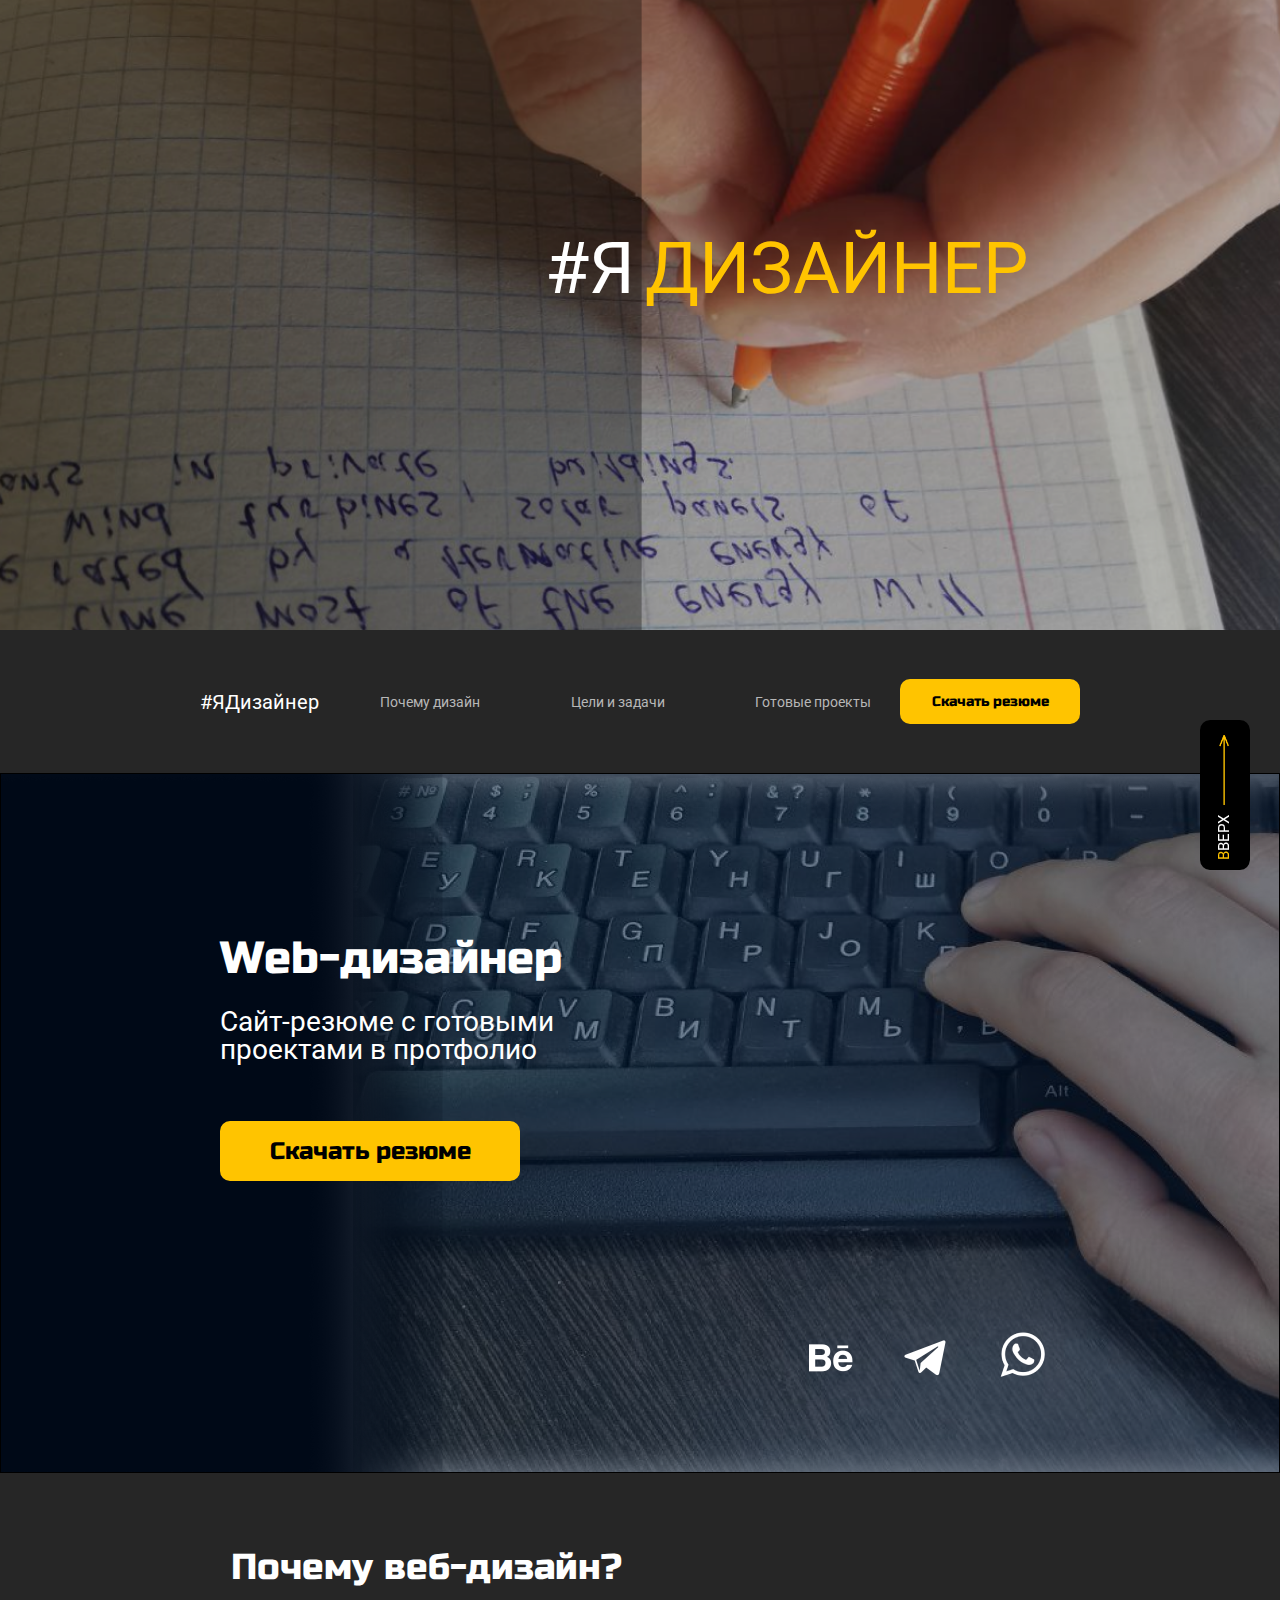
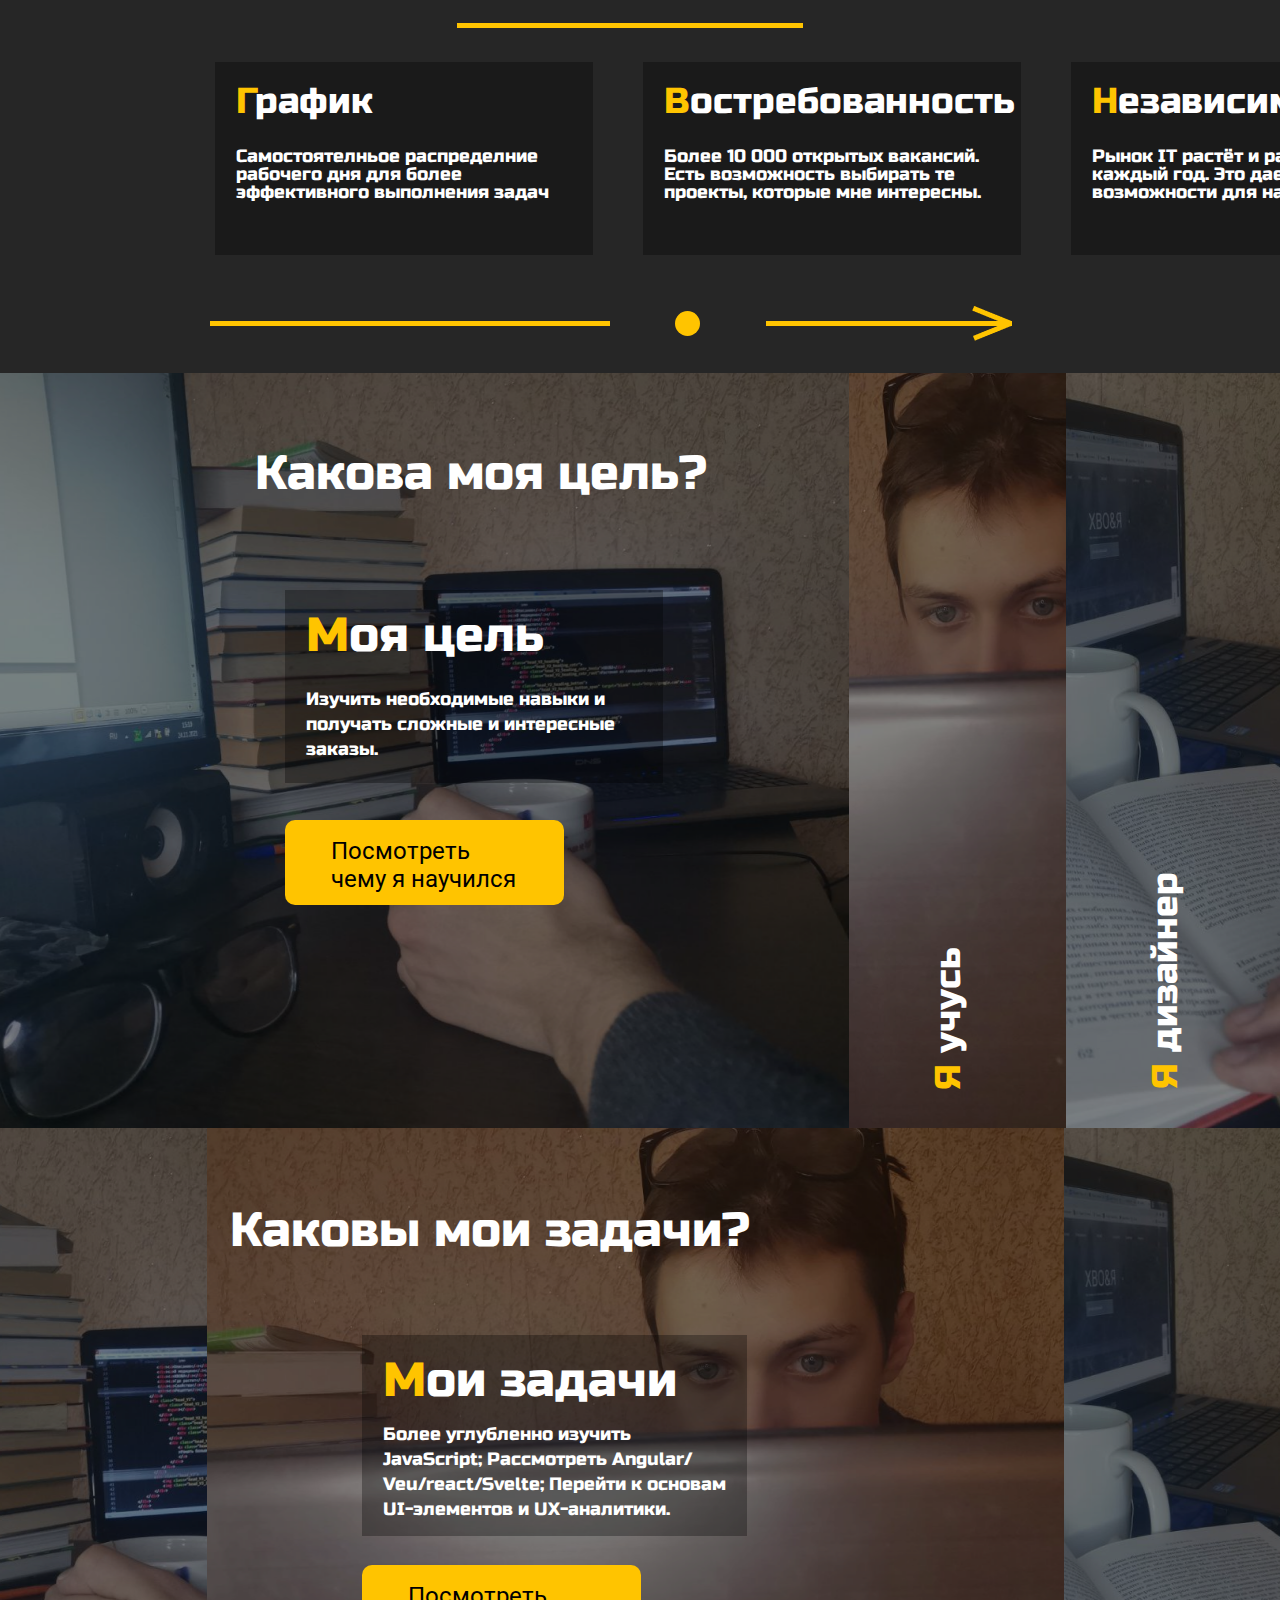
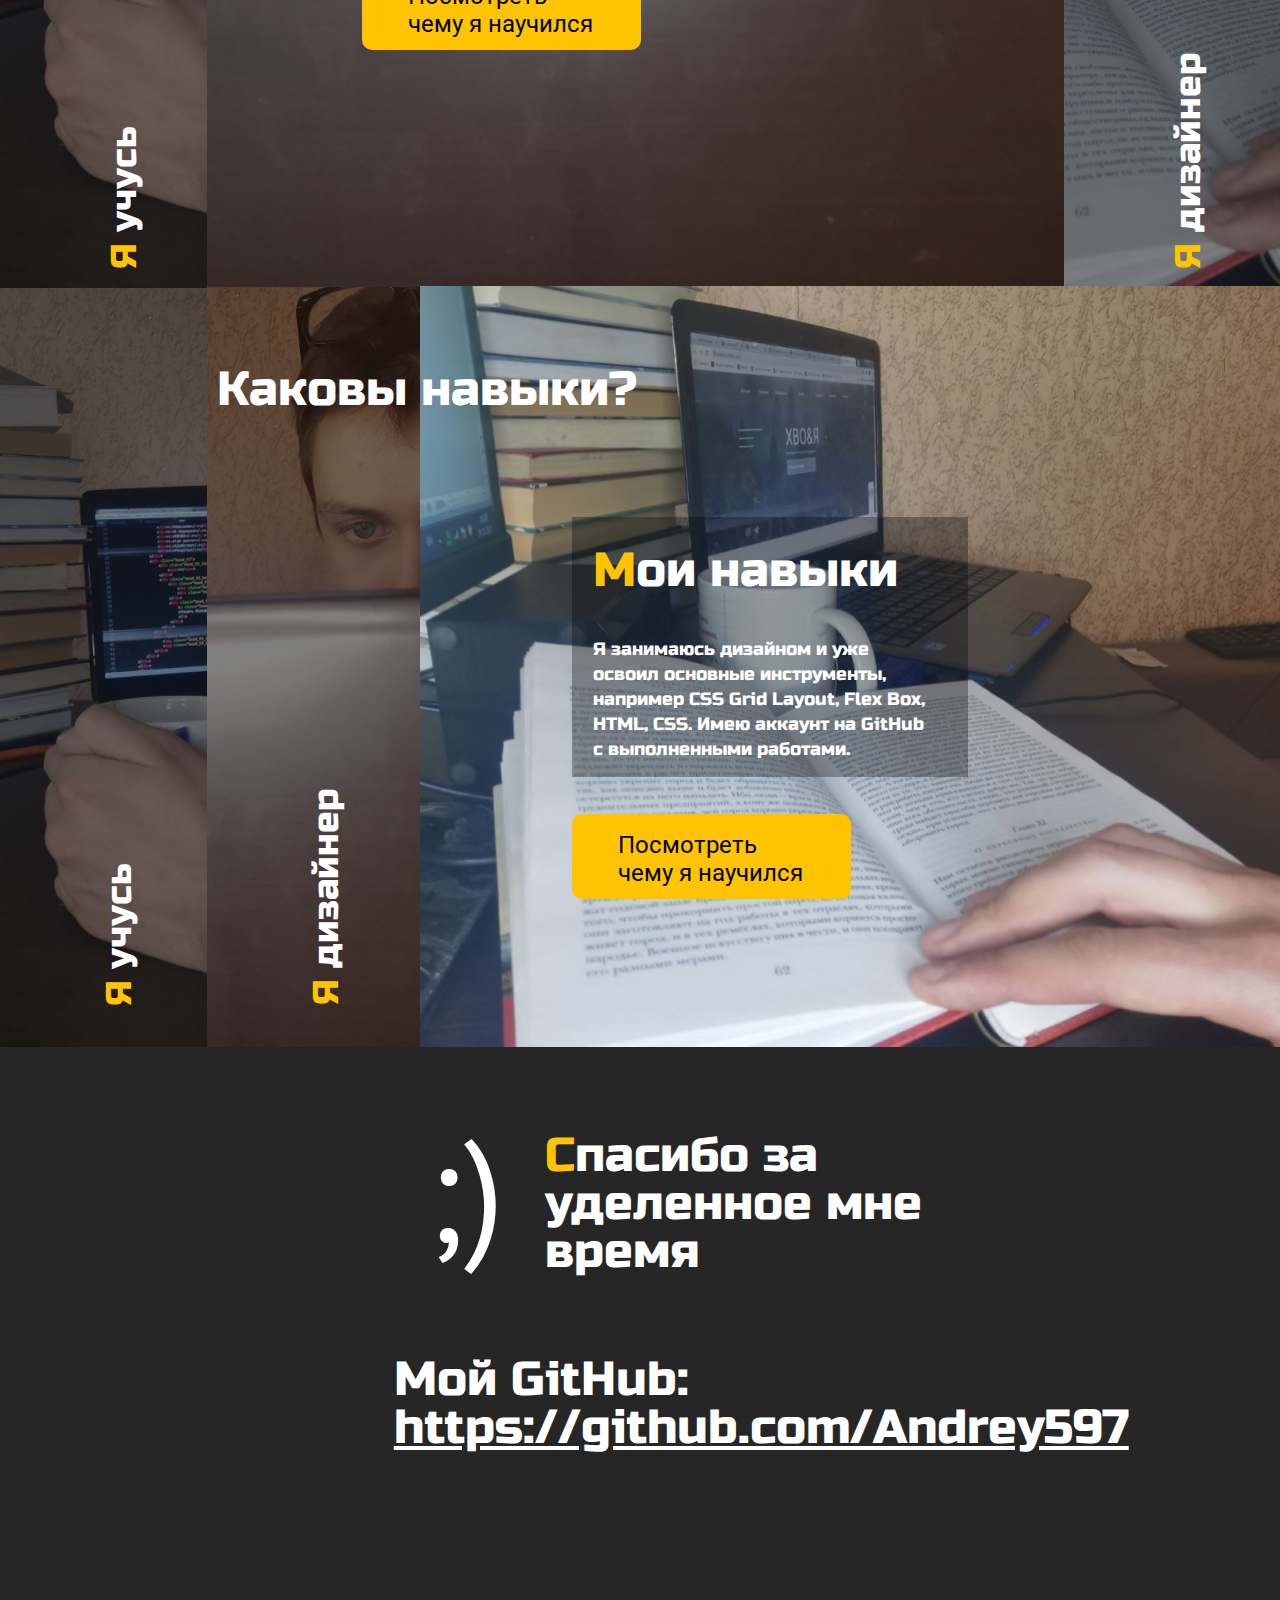
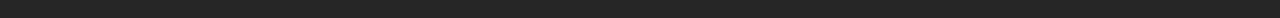
==== index.html @ 88b66797 "Add files via upload" ====
<!DOCTYPE html>
<html>
<head lang="ru">
	<title>Урок 6</title>
	<link rel="stylesheet" type="text/css" href="css/zero_style.css">
	<meta http-equiv="Content-type" content="text/html;charset=UTF-8">
	<link href="https://fonts.googleapis.com/css2?family=PT+Sans&family=Roboto&family=Russo+One&display=swap" rel="stylesheet">
	<meta name="viewport" content="width=device-width, initial-scale=1">
</head>
<body>
<div class="wrapper">
	<head>
		<div id="button" class="header_">
			<div class="header_left">#Я</div>
			<div class="header_right">Дизайнер</div>
		</div>
	</head>
	<div class="head_row nav-container">
		<div class="headfix_ nav">
			<div class="headfix_left">
				#ЯДизайнер
			</div>
			<div  class="headfix_center">
				<div class="headfix_burger"> 
					<span></span> 
				</div>
				<nav class="headfix_nav headfix_navback">
					<li>
						<a href="#block1"><ul>Почему дизайн</ul></a>
						<a href="#block2"><ul>Цели и задачи</ul></a>
						<a href="#block3"><ul>Готовые проекты</ul></a>
					</li>
				</nav>
			</div>
			<div class="headfix_right">
				<button class="buttom_color">
					<a href="Summary.doc" class="headfix_righta">Скачать резюме</a>
				</button>
			</div>
		</div>
	</div>
	<div class="block1_">
	<div class="block1_row">
		<div class="block1_left">
			<div class="block1_web">Web-дизайнер</div>
			<div class="block1_webfoot">Сайт-резюме с готовыми проектами в протфолио</div>
			<div class="block1_buttom">
				<button class="buttom_color">
					<a>Скачать резюме</a>
				</button>
			</div>
		</div>
		<div class="block1_right">
				<a target="_blank" href="https://www.behance.net/mikahilrudakov">
					<img class="block1_img1" src="img/1behance.png">
				</a>
				<a target="_blank" href="https://web.telegram.org/z/">
					<img class="block1_img2" src="img/1telegram.png">
				</a>
				<a target="_blank" href="https://api.whatsapp.com/send?phone=79122605005">
					<img class="block1_img3" src="img/1whatsapp.png">
				</a>
		</div>
	</div>
	</div>
	<div class="block2_">
	<div class="block2_row">
		<div>
		<div id="block1" class="block2_head">Почему веб-дизайн?</div>
		<div class="block2_headfoot"></div>
		<div  class="block2_info">
			<div class="block2_info1">
				<div class="block2_head"><span>Г</span>рафик</div>
				<div class="block2_text">Самостоятелньое распределние рабочего дня для более эффективного выполнения задач</div>
			</div>
			<div class="block2_info1">
				<div class="block2_head"><span>В</span>остребованность</div>
				<div class="block2_text">Более 10 000 открытых вакансий. Есть возможность выбирать те проекты, которые мне интересны.</div>
			</div>
			<div class="block2_info1 block2_info1h">
				<div class="block2_head"><span>Н</span>езависимость</div>
				<div class="block2_text">Рынок IT растёт и развивается каждый год. Это дает большие возможности для начинающих.</div>
			</div>
		</div>
		</div>
		<div class="block2_line">
			<div class="block2_line1"></div>
			<div class="block2_circle2"><span></span></div>
			<div class="block2_line3">
				<img src="img/2block2_.png">
			</div>
		</div>
	</div>
	</div>
	<div class="block3_">
	<div  id="block2" class="block3_row">
		<div class="block3_left">
			<div class="block3_head">Какова моя цель?</div>
			<div class="block3_text">
				<div  class="block3_text1"><span>М</span>оя цель</div>
				<div class="block3_text2">Изучить необходимые навыки и получать сложные и интересные заказы.</div>
			</div>
			<div class="block3_buttom">
				<button>
					<a target="_blank" href="https://andrey597.github.io/Pizzeria_plus.github.io/">Посмотреть чему я научился</a>
				</button>
			</div>
		</div>
		<div class="block3_center">
			<div class="block3_bottom "><span>Я</span> учусь</div>
		</div>
		<div  class="block3_right">
			<div class="block3_bottom block3_bottomdop1"><span>Я</span> дизайнер</div>
		</div>
	</div>
	</div>
	<div class="block4_">
	<div class="block4_row">
		<div class="block4_left">
			<div class="block4_bottom"><span>Я</span> учусь</div>
		</div>
		<div class="block4_center">
			<div class="block4_head">Каковы мои задачи?</div>
			<div class="block4_text">
				<div class="block4_text1"><span>М</span>ои задачи</div>
				<div class="block4_text2">Более углубленно изучить <br> JavaScript;  Рассмотреть Angular/ <br> Veu/react/Svelte; Перейти к основам <br> UI-элементов  и UX-аналитики.</div>
			</div>
			<div class="block4_buttom">
				<button>
					<a target="_blank" href="https://andrey597.github.io/Pizzeria_plus.github.io/">Посмотреть чему я научился</a>
				</button>
			</div>
		</div>
		<div  class="block4_right">
			<div class="block4_bottom"><span>Я</span> дизайнер</div>
		</div>
	</div>
	</div>
	<div id="block3" class="block5_">
	<div class="block5_row">
		<div class="block5_left">
			<div  class="block5_bottom block5_bottomnon"><span>Я</span> учусь</div>
		</div>
		<div class="block5_center">	
			<div class="block5_bottom block5_bottomdop">
				<span>Я</span> дизайнер
			</div>		
		</div>
		<div  class="block5_right">
			<div class="block5_head">Каковы навыки?</div>
			<div class="block5_text">
				<div class="block5_text1"><span>М</span>ои навыки</div>
				<div class="block5_text2">Я занимаюсь дизайном и уже <br> освоил основные инструменты, <br> например CSS Grid Layout, Flex Box, <br> HTML, CSS. Имею аккаунт на GitHub <br> с выполненными работами.
			</div>
			<div class="block5_buttom">
				<button>
					<a target="_blank" href="https://andrey597.github.io/Pizzeria_plus.github.io/">Посмотреть чему я научился</a>
				</button>
			</div>
		</div>
	</div>
	</div>
	<footer class="footer_">
		<div class="footer_left"></div>
		<div class="footer_row">
			<div class="footer_text">
				<div class="footer_smile">;)</div>
				<div class="footer_txt"><a href=""></a><span>С</span>пасибо за уделенное мне время</div>
			</div>
			<div class="footer_github">
				Мой GitHub: <a href="https://github.com/Andrey597">https://github.com/Andrey597</a>
			</div>
		</div>
		<div class="footer_right"></div>
	</footer>
	<div class="button">
		<a href="#button">
			<span class="button_word"><span class="button_letter">В</span>верх</span>
		</a>
	</div>
</div>

<script src="https://code.jquery.com/jquery-3.5.1.slim.min.js"></script>
<script src="js/menu.js"></script> 
</body>
</html>
---- css/zero_style.css ----
/*Обнуление*/
*{
	padding: 0;
	margin: 0;
	border: 0;
}
*,*:before,*:after{
	-moz-box-sizing: border-box;
	-webkit-box-sizing: border-box;
	box-sizing: border-box;
}
:focus,:active{outline: none;}
a:focus,a:active{outline: none;}

nav,footer,header,aside{display: block;}

html,body{
	height: 100%;
	width: 100%;
	font-size: 100%;
	line-height: 1;
	font-size: 14px;
	-ms-text-size-adjust: 100%;
	-moz-text-size-adjust: 100%;
	-webkit-text-size-adjust: 100%;
}
input,button,textarea{font-family:inherit;}

input::-ms-clear{display: none;}
button{cursor: pointer;}
button::-moz-focus-inner {padding:0;border:0;}
a, a:visited{text-decoration: none;}
a:hover{text-decoration: none;}
ul li{list-style: none;}
img{vertical-align: top;}

h1,h2,h3,h4,h5,h6{font-size:inherit;font-weight: 400;}
/*--------------------*/

body{
	max-width: 1380px;
	margin: 0px auto;
}


.f-nav{ 
	z-index: 9; 
	position: fixed; 
	left: 0; 
	top: 0; 
	width: 100%;
	background: #fff;
} 



.header_{
	background: url(../img/hfon.png) center no-repeat;
	background-size: auto 630px;
	height: 630px;
	display: grid;
	grid-template-columns: 1fr 1fr;
}
.header_left{
	font-family: roboto;
	color: #fff;
	font-size: 72px;
	text-align: right; 
	padding: 233px 5px 0 5px;

}
.header_right{
	font-family: roboto;
	color: #ffc400;
	font-size: 72px;
	text-align: left; 
	padding: 233px 5px 0 5px;
	text-transform: uppercase;
}

.head_row{
	background: rgba(0, 0, 0, 0.85);
	height: 143px;
	max-width: 1380px;
	margin: 0px auto;''
}

.headfix_{
	max-width: 880px;
	margin: 0px auto;
	display: grid;
	grid-template-columns: 132px 1fr 180px;
	color: #fff;
}
.headfix_left{
	font-family: roboto;
	font-size: 20px;
	display: flex;
	align-items: center;

}

.headfix_burger{}

.headfix_center{
	position: relative;
	z-index: 2;
}


.headfix_nav a{
	color: #b7b7b7;
}

.headfix_nav li{
	padding: 0 29px 0 48px;
	font-family: roboto;
	font-size: 14px;
	display: flex;
	align-items: center;
	justify-content: space-between;
	height: 143px;
	list-style-type: none;
}

.headfix_right{
	display: flex;
	align-items: center;
	height: 143px;
	background-position: #000;
}

.headfix_right button{
	background: #ffc400;
	width: 180px;
	height: 45px;
	font-family: Russo One;
	font-size: 14px;
	border-radius: 10px;
	transition: 0.5s;
}

.headfix_right a{
	color: #000;

}

.buttom_color:hover{
	background: #fff;
	transition: 0.2s;
}


.block1_{
	border: 1px solid #000;
	max-width: 1380px;
	margin:0px auto;
	height: 700px;
	background: url(../img/1fon_1.png) no-repeat;
	background-position: -150px -85px;

}
.block1_row{
	max-width: 860px;
	margin:0px auto;
	display: grid;
	grid-template-columns: 1fr 1fr;
	
}
.block1_left{
	margin: 162px 0 269px 10px;
}
.block1_web{
	font-family: Russo One;
	font-size: 45px;
	color: #fff;
}
.block1_webfoot{
	font-family: Roboto;
	font-size: 28px;
	color: #fff;
	margin: 27px 0 57px 0;
}

.block1_buttom a{
	color: #000;
}

.block1_buttom button{
	font-family: Russo One;
	font-size: 24px;
	color: #000;
	width: 300px;
	height: 60px;
	border-radius: 10px;
	background: #ffc400;
	transition: 0.5s;
}


.block1_right{
	display: flex;
	align-items: flex-end;
	justify-content: flex-end;
	margin: 67px 23px;
}

.block1_img1{
}
.block1_img2{
	margin: 0 46px;
}
.block1_img3{}

.block2_{
	max-width: 1380px;
	margin: 0px auto;
	height: 500px;
	background: rgba(0, 0, 0, 0.85);
	overflow: hidden;
}
.block2_row{
	max-width: 860px;
	margin: 0px auto;
	padding: 55px 0 0 0;
}
.block2_head{
	font-family: Russo One;
	font-size: 48px;
	color: #fff;
	width: 550px;
}
.block2_headfoot{
	width: 346px;
	height: 5px;
	background: #ffc400;
	margin: 10px 0 34px 247px;
}
.block2_info{
	font-family: Russo One;
	color: #fff;
	width: 2000px;
	display: flex;
	transition: all 0.5s;
	padding: 0 5px;

}

.block2_info1h:hover{
	margin: 0 0 0 -80px;
}

.block2_info.active{
	margin: 0 0 0 -550px;
	transition: all 0.5s;
}


.block2_info span{
	color: #ffc400;

}

.block2_info1{
	width: 378px;
	height: 193px;
	margin: 0 50px 0 0;
	background: rgba(0, 0, 0, 0.3);
	transition: all 0.5s;
}


.block2_head{
	padding: 22px 117px 27px 21px;
	font-size: 36px;
}
.block2_text{
	padding: 0px 8px 30px 21px;
	font-size: 18px;
}
.block2_line{
	display: flex;
	align-items: center;
	margin: 50px 0px;
	transition: all 0.5s;
}

.block2_line:hover{
	margin: 50px 0 0 50px;
	transition: all 0.5s;
}

.block2_line.active{
	margin: 0 0 0 -200px;
	transition: all 0.5s;
}

.block2_line1{
	height: 5px;
	width: 400px;
	background: #ffc400;
}

.block2_circle2{
	width: 25px;
	height: 25px;
	background: #ffc400;
	border-radius: 50px;
	margin: 0 66px 0 65px;
}




.block3_{
	max-width: 1380px;
	margin: 0px auto;
}



.block3_row{
	height: 758px;
	display: grid;
	grid-template-columns: 66.4% 17.6% 17.6%;
	overflow: hidden;

}
.block3_left{
	background: url(../img/3group5.png) no-repeat;
	
	padding: 79px 0 209px 255px;
	margin: -2px 0 0 0px;
}
.block3_head{
	font-family: Russo one;
	font-size: 48px;
	color: #fff;
}
.block3_text{
	width: 378px;
	height: 193px;
	background: rgba(0, 0, 0, 0.3);
	margin: 92px 0 0 30px; 
}
.block3_text1{
	font-family: Russo one;
	font-size: 48px;
	color: #fff;
	padding: 22px 117px 27px 21px; 
	}
.block3_text1 span{
	color: #ffc400;
}

.block3_text2{
	font-family: Russo one;
	font-size: 18px;
	color: #fff;
	padding: 0px 18px 0px 21px;
	line-height: 25px;
}
.block3_buttom button{
	font-family: roboto;
	font-size: 24px;
	color: #000;
	background: #ffc400;
	width: 279px;
	height: 85px;
	border-radius: 10px;
	margin: 37px 0 209px 30px;
	text-align: left;
	padding: 16px 37px 11px 46px;
}

.block3_buttom a{
	color: #000;
}
.block3_center{
	background: url(../img/3group6.png)no-repeat;
	margin: -1px 0 0 -1px;
}
.block3_bottom{
	font-family: Russo one;
	font-size: 36px;
	color: #fff;
	transform: rotate(-90deg);
	width: 240px;
	margin: 580px 0 0 -20px;

}

.block3_bottom span{
	color: #ffc400;
}


.block3_right{
	background: url(../img/3group7.png) no-repeat;
	margin: -2px 0 0 -9px;
	}
.block3_bottom{}


.block4_{
	max-width: 1380px;
	margin: 0px auto;
	
}
.block4_row{
	height: 758px;
	display: grid;
	grid-template-columns:  16.8% 66.4% 16.8%;


}
.block4_left{
	background: url(../img/4group8.png) no-repeat;
	background-size: 232px 760px;
	margin: -3px 0 0 0;
	display: flex;
	align-items: center;
}

.block4_center{
	background: url(../img/4group9.png)no-repeat;
	background-size: 918px 760px;
	margin: -3px 0 0 -8px;
	padding: 79px 0 223px 23px;
}

.block4_head{
	font-family: Russo one;
	font-size: 48px;
	color: #fff;
}
.block4_text{
	width: 385px;
	height: 201px;
	background: rgba(0, 0, 0, 0.3);
	margin: 80px 0 0 132px; 
}
.block4_text1{
	font-family: Russo one;
	font-size: 48px;
	color: #fff;
	padding: 22px 0px 17px 21px; 
	}
.block4_text1 span{
	color: #ffc400;
}

.block4_text2{
	font-family: Russo one;
	font-size: 18px;
	color: #fff;
	padding: 0px 15px 16px 21px;
	line-height: 25px;
}
.block4_buttom button{
	font-family: roboto;
	font-size: 24px;
	color: #000;
	background: #ffc400;
	width: 279px;
	height: 85px;
	border-radius: 10px;
	margin: 29px 0px 0px 132px;
	text-align: left;
	padding: 16px 37px 11px 46px;
}

.block4_buttom a{
	color: #000;
}

.block4_bottom{
	font-family: Russo one;
	font-size: 36px;
	color: #fff;
	transform: rotate(-90deg);
	margin: 470px 0 0 0px;
	min-width: 250px;

}

.block4_bottom span{
	color: #ffc400;
}


.block4_right{
	background: url(../img/4group10.png) no-repeat;
	background-size: 100% 760px;
	margin: -3px 0 0 -1px;
	display: flex;
	align-items: center;
	}
.block4_bottom{}



.block5_{
	max-width: 1380px;
	margin: 0px auto;
	
}
.block5_row{
	height: 758px;
	display: grid;
	grid-template-columns:  16.8% 16.8% 66.4% ;


}
.block5_left{
	background: url(../img/5group11.png) no-repeat;
	background-size: 232px 760px;
	margin: -1px 0 0 0;
}

.block5_center{
	background: url(../img/5group12.png)no-repeat;
	background-size: 232px 760px;
	margin: -2px 0 0 -8px;
}



.block5_right{
	background: url(../img/5group13.png) no-repeat;
	margin: -3px 0 0 -10px;
	background-size: 918px 761px;
	}


.block5_head{
	font-family: Russo one;
	font-size: 48px;
	color: #fff;
	margin: 80px 0 103px -203px;
}
.block5_text{
	width: 396px;
	height: 260px;
	background: rgba(0, 0, 0, 0.3);
	margin: 0 0px 0 152px; 

}
.block5_text1{
	font-family: Russo one;
	font-size: 48px;
	color: #fff;
	padding: 30px 0px 19px 21px; 

	}
.block5_text1 span{
	color: #ffc400;
}

.block5_text2{
	font-family: Russo one;
	font-size: 18px;
	color: #fff;
	padding: 23px 26px 23px 21px;
	line-height: 25px;
}
.block5_buttom button{
	font-family: roboto;
	font-size: 24px;
	color: #000;
	background: #ffc400;
	width: 279px;
	height: 85px;
	border-radius: 10px;
	margin: 29px 0px 0px 0px;
	text-align: left;
	padding: 16px 37px 11px 46px;
}

.block5_buttom a{
	color: #000;
}

.block5_bottom{
	font-family: Russo one;
	font-size: 36px;
	color: #fff;
	transform: rotate(-90deg);
	width: 240px;
	margin: 580px 0 0 0;
}

.block5_bottom span{
	color: #ffc400;
}

.footer_{
	max-width: 1380px;
	margin: 0px auto;
	height: 571px;
	background: rgba(0, 0, 0, 0.85);
	display: flex;
}
.footer_row{
	max-width: 735px;
	margin: 0px auto;
}
.footer_text{
	color: #fff;
	display: flex;
	margin: 85px 147px 80px 33px;
}
.footer_smile{
	font-family: PT Sans;
	font-size: 144px;
	margin: -15px 41px 0px 0px;


}
.footer_txt{
	font-family: Russo One;
	font-size: 48px;
}

.footer_txt span{
	color: #ffc400;
}

.footer_github{
	font-family: Russo one;
	font-size: 48px;
	color: #fff;
}

.footer_github a{
	color: #fff;
	text-decoration: underline;
}

.footer_left{
	width: 466px;
}
.footer_right{
	width: 179px;
}

.button a{
	color: #fff;
	}

.button{
	position: fixed;
	z-index: 1;
	bottom: 80px;
	right: -20px;
	border-radius: 10px;
	color: #fff;
	width: 150px;
	height: 50px;
	padding: 17px 10px;
	font-family: roboto;
	font-size: 15px;
	text-transform: uppercase;
	transform: rotate(-90deg);
	background: #000;
	transition: all 0.5s;
}

.button a{
	transition: all 5s;
}

.button_word{
	background: url(../img/bblock2_.png) right no-repeat;
	background-size: 70px auto;
	padding: 0 80px 0 0;
	}

.button_letter{
	color: #ffc400;
}


@media (max-width: 760px){

	body{
		max-width: 760px;
		margin: 0px auto;
	}

	.wrapper{
		height: 3460px;
		overflow: hidden;
	}

	.header_{
		height: 256px;

	}
	.header_left{
		padding: 100px 10px 0 0;
		font-size: 48px;
	}
	.header_right{
		padding: 100px 0 0 5px;
		font-size: 48px;
	}
	.head_row{
		height: 90px;

		}

	.f-nav760{ 
		z-index: 9999; 
		position: fixed; 
		left: 0; 
		top: 0; 
		width: 100%;
		background: #000;
	} 

	.headfix_{}
	.headfix_left{
		padding: 0 0px 53px 131px;
	}
	.headfix_center{
		order: 3;	
	}



	.headfix_burger{
		display: block;
		position: relative;
		width: 50px;
		height: 30px;
		z-index: 3;
		overflow: hidden;
		top: 31px;
		left: 5px;

	}

	.headfix_burger:before, 
	.headfix_burger:after{
		content: '';
		background: #fff;
		position: absolute;
		width: 100%;
		height: 3px;
		left: 0;
		background: #ffc400;
	}

	.headfix_burger:before{
		top: 0;
		transition: all 0.5s;
	}

	.headfix_burger:after{
		bottom: 0;
		transition: all 0.5s;
	}

	.headfix_burger span{
		position: absolute;
		background-color: #fff;
		position: absolute;
		width: 100%;
		height: 3px;
		left: 0;
		top: 14px;
		transition: all 0.5s;
		background: #ffc400;
	}
	.headfix_right{
		order: 2;
		padding: 0 0 52px 150px;
		font-size: 14px;

	}

	.headfix_right button{
		width: 145px;
		height: 30px;
	}


	.headfix_burger.active:before{
		transform: rotate(45deg);
		top:9px;
		transition: all 0.5s;
	}

	.headfix_burger.active:after{
		transform: rotate(-45deg);
		bottom: 9px;
		transition: all 0.5s;
	}

	.headfix_burger.active span{
		transform: scale(0);
	}
	.headfix_nav{
		position: fixed;
		top: 80px;
		right: -100%;
		transition: all 0.5s;
		overflow: auto;
	}

	.headfix_nav.active{
		top:80px;
		right: 0px;
		background: #000;
		z-index: 5;
		border: 1px solid #b7b7b7;;

	}

	.headfix_nav.active li{
		display: flex;
		flex-direction: column;
		padding: 0px 0px;
	}

	.headfix_navback.active a{
		width: 200px;
		height: 100px;
		padding: 15px 40px;
		text-align: center;
	}

	.headfix_navback.active a:active{
		background: #fff;
		transition: all 0.1s;
	}

	.buttom_color{}
	.headfix_righta{}

	.block1_{
		height: 600px;
	}
	.block1_row{
		width: 433px;
		display: grid;
		grid-template-columns: 100%;
		grid-template-rows: 50% 50%
	}
	.block1_left{
		width: 366px;
		margin: 108px 50px 0 -30px;
	}
	.block1_web{
		font-size: 48px;
	}
	.block1_webfoot{
		font-size: 28px;
	}
	.block1_buttom{
		font-size: 24px;
	}
	.buttom_color{}
	.block1_right{
		margin: 100px 0 0 280px;
		width: 210px;
	}
	.block1_img1{}
	.block1_img2{
		margin: 0px 29px;
		width: 50px;
	}
	.block1_img3{}

	.block2_{
		height: 900px;
	}
	.block2_row{
		max-width: 536px;
		margin: 0px auto;
		margin: 52px 68px 52px 110px;
		padding: 0px;	

	}
	.block2_head{}
	.block2_headfoot{
		margin: -15px 0 63px 170px;
		width: 243px;
		height: 5px;
	}
	.block2_info{
		margin: 0 0 0 20px;
		display: grid;
		grid-template-columns: 100%;
		grid-template-rows: 210px 210px 210px;
	}

	.block2_info1h:hover{
		margin: 0px;
	}

	.block2_info.active{
		margin: 0 0 0 20px;
	}


	.block2_line{
		transform: rotate(90deg);
		top: 0;
		right: 0;
		position: relative;
		top: -400px;
		left: 210px;
	}

	.block2_line:hover{
	margin: 50px 0 0 0;
	transition: all 0.5s;
	}

	.block2_line.active{
	margin: 0;
	transition: all 0.5s;
	}

	.block2_line1{}
	.block2_circle2{
		width: 50px;
		height: 15px;
		background: #ffc400;
		border-radius: 50px;
		margin: 0 66px 0 65px;
	}
	.block2_line3{}

	.block3_{
		height: 450px;
	}
	.block3_row{
		max-width: 760px;
		margin: 0px auto;
		display: grid;
		grid-template-columns: 760px 0px 0px;
	}
	.block3_left{
		background-size: 760px auto;
		background-position: 0px -70px;
		margin: 0px;
		padding: 26px 0 31px 138px;
	}
	.block3_head{
		font-size: 36px;
	}
	.block3_text{
		margin: 30px 0 0 0px; 
	}
	.block3_text1{
		font-size: 36px;
	}
	.block3_text2{}
	.block3_buttom{
		margin: 0px 0 0 100px;
		padding: 0px;
		font-size: 24px;
	}
	.block3_center{
		opacity: 0;
		margin: 0px;
	}
	.block3_bottomdop1{
		position: absolute;
		left: 0px;

	}
	.block3_bottom{

	}
	.block3_right{
		background: rgba(0, 0, 0, 0);
		margin: 0px;
		position: absolute;
		z-index: 5;
		
		margin: -470px 0 0 470px;
	}
	.block3_bottom{}




.block4_{
	max-width: 760px;
	margin: 0px auto;
	
	
}
.block4_row{
	height: 450px;
	display: grid;
	grid-template-columns:  0px 100% 0px;
}
.block4_left{
	position: relative;
	margin: -695px 0 0 445px;

}

.block4_right{
	display: none;
}

.block4_center{
	background: url(../img/4group9.png)no-repeat;
	background-size: 760px auto;
	padding: 27px 0 34px 138px;
}

.block4_head{
	font-size: 36px;
}
.block4_text{
	margin: 25px 38px 36px 0;
}

.block4_buttom button{
	margin: 0px 0px 0px 144px;
	text-align: left;
	padding: 16px 37px 11px 46px;
}

.block4_buttom a{
	color: #000;
}


.block5_{
	max-width: 760px;
	margin: 0px auto;
	height: 450px;
	z-index: 2;
}
.block5_row{
	display: grid;
	grid-template-columns: 0px 0px 100%;
	grid-template-rows: 450px 0px 0px; 


}
.block5_left{}
.block5_center{}
.block5_right{
	background: url(../img/5group13.png) no-repeat;
	background-size: 760px auto;
	background-position: 0px -60px;
	padding: 36px 151px 16px 138px;

	}

.block5_head{
	font-size: 36px;
	margin: 0px;
	padding: 0px;

}

.block5_text{
	width: 396px;
	height: 230px;
	background: rgba(0, 0, 0, 0.3);
	margin: 25px 0 0 0px; 


}
.block5_text1{
	font-size: 36px;
	padding: 30px 0px 19px 21px; 

	}
.block5_text1 span{
	color: #ffc400;
}

.block5_text2{
	font-size: 18px;
	color: #fff;
	padding: 0px 0px 23px 21px;
	line-height: 25px;
}
.block5_buttom button{
	margin: 19px 0px 16px 144px;
	padding: 16px 37px 11px 46px;
}

.block5_buttom a{
	color: #000;
}
.block5_bottomdop{
	position: absolute;
	right: 35px;
	margin: 167px 0 0 0;

}

.block5_bottom span{
	color: #ffc400;
}

.block5_bottomnon{
	display: none;
}

.footer_{
	top: -310px;
	height: 359px;
	position: relative;
	z-index: 3;



}
.footer_row{
	max-width: 396px;
	margin: 0px auto;
}
.footer_text{
	display: flex;
	margin: 56px 0px 50px 0px;

}
.footer_smile{
	font-size: 96px;

}
.footer_txt{
	font-size: 36px;
}

.footer_github{
	font-size: 24px;
}

.footer_left{
	width: 350px;
}
.footer_right{}

.button{
	z-index: 40;
	}
.button_word{}
.button_letter{}
}
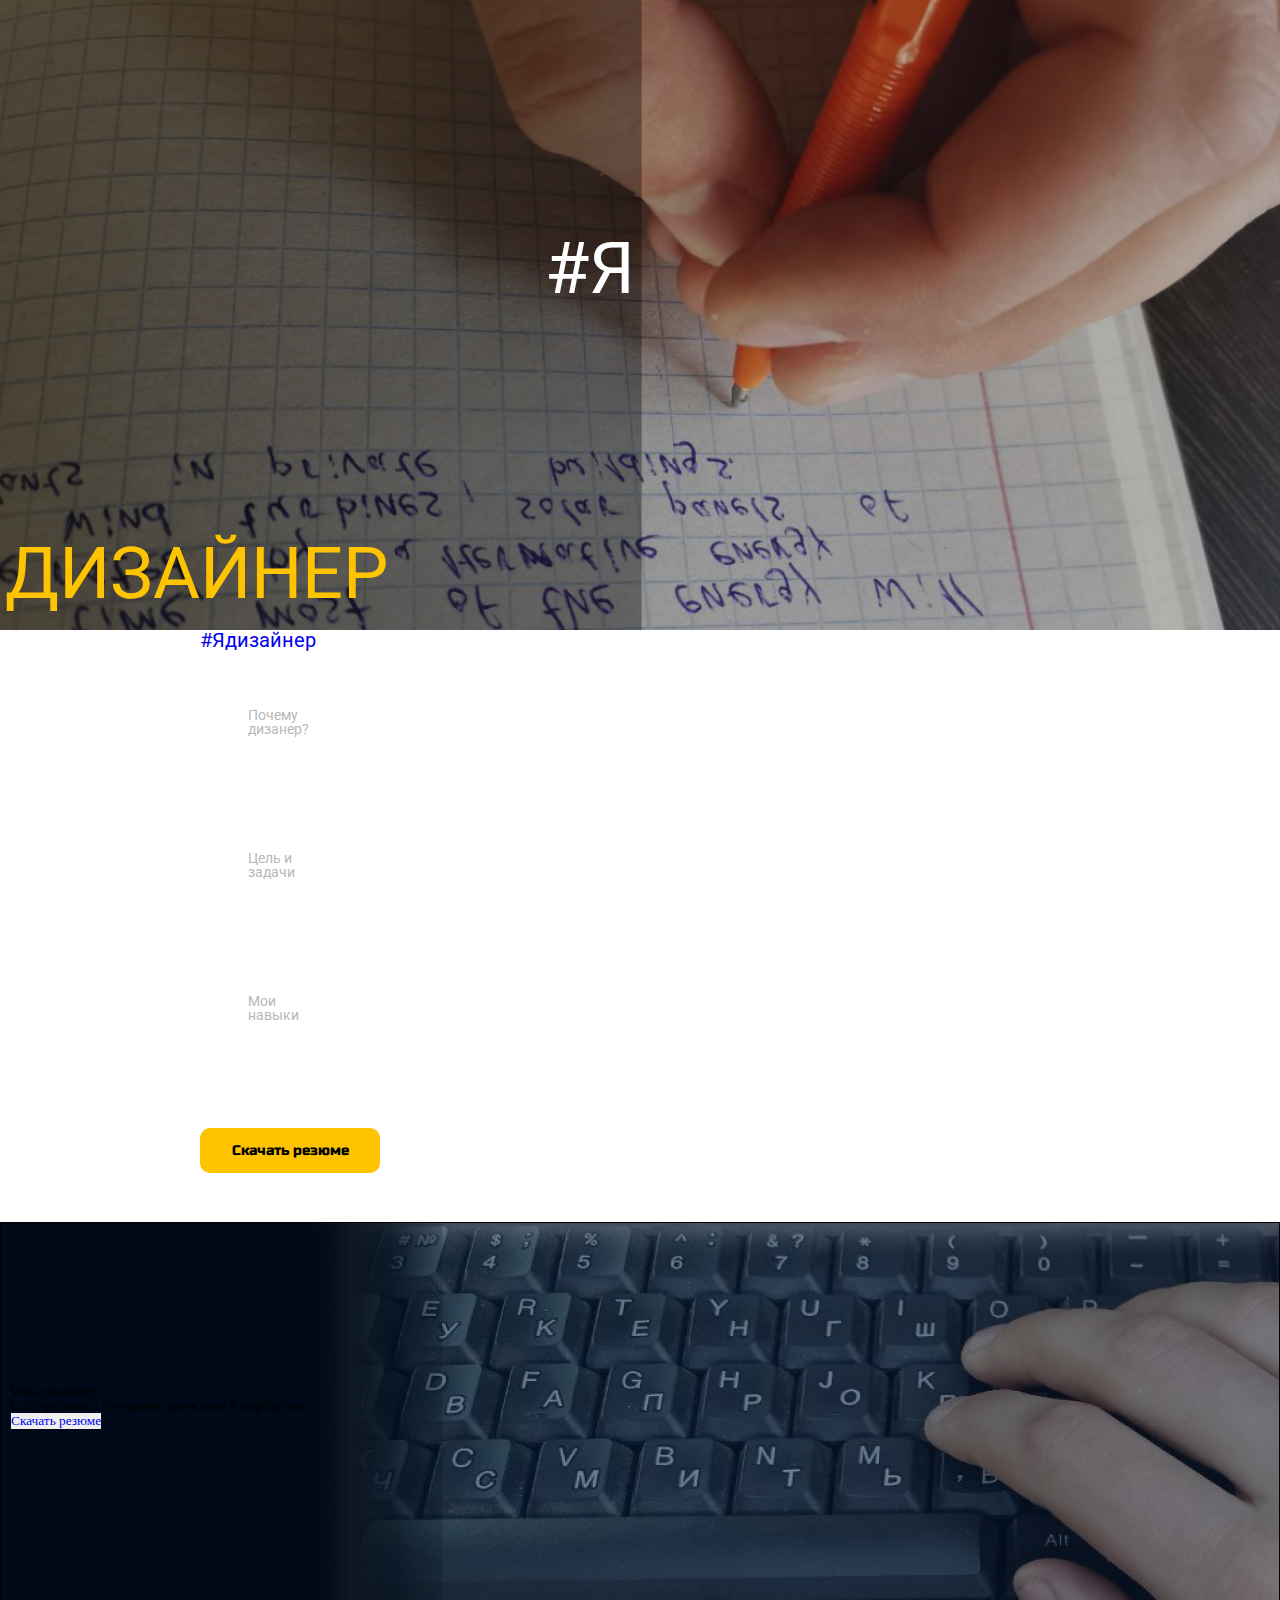
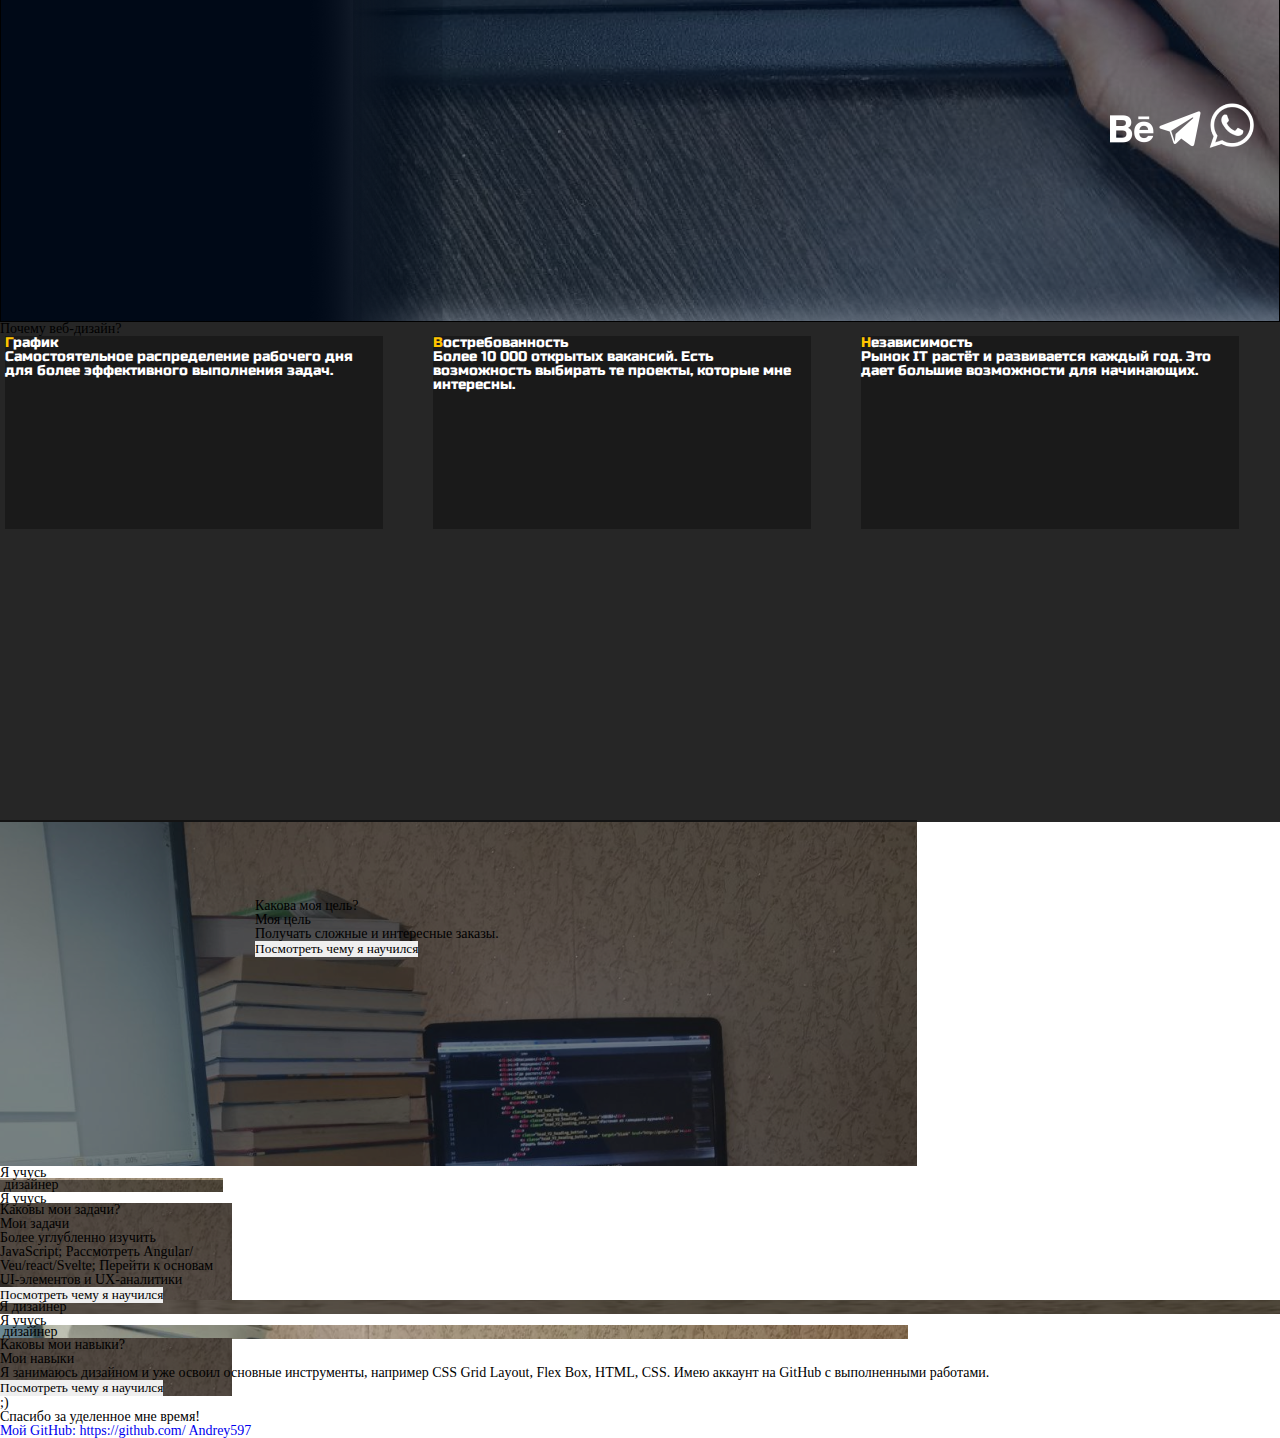
==== commit 0aba23bf: "Update index.html" ====
--- a/index.html
+++ b/index.html
@@ -1,186 +1,184 @@
 <!DOCTYPE html>
 <html>
 <head lang="ru">
-	<title>Урок 6</title>
+	<title>Summary</title>
 	<link rel="stylesheet" type="text/css" href="css/zero_style.css">
 	<meta http-equiv="Content-type" content="text/html;charset=UTF-8">
 	<link href="https://fonts.googleapis.com/css2?family=PT+Sans&family=Roboto&family=Russo+One&display=swap" rel="stylesheet">
 	<meta name="viewport" content="width=device-width, initial-scale=1">
 </head>
 <body>
-<div class="wrapper">
-	<head>
-		<div id="button" class="header_">
-			<div class="header_left">#Я</div>
-			<div class="header_right">Дизайнер</div>
-		</div>
-	</head>
-	<div class="head_row nav-container">
-		<div class="headfix_ nav">
-			<div class="headfix_left">
-				#ЯДизайнер
+	<div class="wrapper">
+		<div class="w-conteiner">
+			<div class="header_">
+				<div class="header_text">
+					<div class="header_left">
+						#Я
+					</div>
+					<div class="header_right">
+						дизайнер
+					</div>
+				</div>
 			</div>
-			<div  class="headfix_center">
-				<div class="headfix_burger"> 
-					<span></span> 
+			<div class="headfix_ nav-container">
+				<div class="headfix_cont">
+					<div class="headfix_left">
+						<a href="#top">#Ядизайнер</a></div>
+					<div class="headfix_center">
+						<div class="headfix_burger"> 
+							<span></span> 
+						</div>
+						<nav  class="headfix_nav headfix_navback">
+							<ul>
+								<a href="#block2_"><li>Почему дизанер?</li></a>
+								<a href="#block3_"><li>Цель и задачи</li></a>
+								<a href="#block5_"><li>Мои навыки</li></a>
+							</ul>
+						</nav>
+					</div>
+					<div class="headfix_right">
+						<a href="Summary.doc">
+							<button>Скачать резюме</button>
+						</a>
+					</div>
 				</div>
-				<nav class="headfix_nav headfix_navback">
-					<li>
-						<a href="#block1"><ul>Почему дизайн</ul></a>
-						<a href="#block2"><ul>Цели и задачи</ul></a>
-						<a href="#block3"><ul>Готовые проекты</ul></a>
-					</li>
-				</nav>
 			</div>
-			<div class="headfix_right">
-				<button class="buttom_color">
-					<a href="Summary.doc" class="headfix_righta">Скачать резюме</a>
-				</button>
+			<div id="top" class="block1_">
+				<div class="block1_conter">
+					<div class="block1_left">
+						<h2>Web-дизайнер</h2>
+						<div>Сайт-резюме с готовыми проектами в портфолио</div>
+						<button>
+							<a target="blank" href="Summary.doc">Скачать резюме</a>
+						</button>
+					</div>
+					<div  id="block2_" class="block1_right">
+						<a target="_blank" href="https://www.behance.net/mikahilrudakov">
+							<img src="img/1behance.png">
+						</a>
+						<a target="_blank" href="https://web.telegram.org/z/" class="block1_righta2" href="">
+							<img src="img/1telegram.png">
+						</a>
+						<a target="_blank" href="https://api.whatsapp.com/send?phone=79122605005">
+							<img src="img/1whatsapp.png">
+						</a>
+					</div>
+				</div>
 			</div>
+			<div class="block2_">
+				<div class="block2_conter">
+					<h2 >Почему веб-дизайн?</h2>
+					<div class="block2_lineup"></div>
+					<div class="block2_middle">
+						<div class="block2_info">
+							<div class="block2_info1">
+								<h3><span>Г</span>рафик</h3>
+								<p>Самостоятельное распределение рабочего дня для более эффективного выполнения задач.</p>
+							</div>
+							<div class="block2_info1 block2_infocntr">
+								<h3><span>В</span>остребованность</h3>
+								<p>Более 10 000 открытых вакансий. Есть возможность выбирать те проекты, которые мне интересны.</p>
+							</div>
+							<div class="block2_info1">
+								<h3><span>Н</span>езависимость</h3>
+								<p>Рынок IT растёт и развивается каждый год. Это дает большие возможности для начинающих.</p>
+							</div>
+						</div>
+						<div  id="block3_" class="block2_linedown">
+							<div class="block2_linedown1"></div>
+							<div class="block2_linedown2"></div>
+							<div class="block2_linedown3"><span></span></div>
+						</div>
+					</div>
+				</div>
+			</div>
+			<div  class="block3_">
+				<div class="block3_conter">
+					<div class="block3_left">
+						<div class="block3_lcont">
+							<h2>Какова моя цель?</h2>
+							<div class="block3_ltext">
+								<h3><span>М</span>оя цель</h3>
+								<p>Получать сложные и интересные заказы.</p>
+							</div>
+							<button>Посмотреть чему я научился</button>
+						</div>
+					</div>
+					<div class="block3_cntr">
+						<div class="block3_ccont">
+							<div><span>Я</span> учусь</div>
+						</div>
+					</div>
+					<div class="block3_right">
+						<div class="block3_rcont">
+							<div><span>Я </span> дизайнер</div>
+						</div>
+					</div>
+				</div>
+			</div>
+			<div class="block4_">
+				<div class="block4_conter">
+					<div class="block4_cntr">
+						<div class="block4_ccont">
+							<div><span>Я</span> учусь</div>
+						</div>
+					</div>
+					<div class="block4_left">
+						<div class="block4_lcont">
+							<h2>Каковы мои задачи?</h2>
+							<div class="block4_ltext">
+								<h3><span>М</span>ои задачи</h3>
+								<p>Более углубленно изучить <br> JavaScript;  Рассмотреть Angular/ <br> Veu/react/Svelte; Перейти к основам <br>UI-элементов  и UX-аналитики</p>
+							</div>
+							<button>Посмотреть чему я научился</button>
+						</div>
+					</div>
+					<div class="block4_right">
+						<div class="block4_rcont">
+							<div ><span>Я </span> дизайнер</div>
+						</div>
+					</div>
+				</div>
+			</div>
+			<div id="block5_" class="block5_">
+				<div class="block5_conter">
+					<div class="block5_cntr">
+						<div class="block5_ccont">
+							<div><span>Я</span> учусь</div>
+						</div>
+					</div>
+					<div class="block5_right">
+						<div class="block5_rcont">
+							<div><span>Я </span> дизайнер</div>
+						</div>
+					</div>
+					<div class="block5_left">
+						<div class="block5_lcont">
+							<h2  id="#block5_">Каковы мои навыки?</h2>
+							<div class="block5_ltext">
+								<h3><span>М</span>ои навыки</h3>
+								<p>Я занимаюсь дизайном и уже освоил основные инструменты, например CSS Grid Layout, Flex Box, HTML, CSS. Имею аккаунт на GitHub с выполненными работами.</p>
+							</div>
+							<button>Посмотреть чему я научился</button>
+						</div>
+					</div>
+				</div>
+			</div>
+			<footer class="foot_">
+				<div class="foot_conter">
+					<div class="foot_top">
+						<div>;)</div>
+						<p><span>С</span>пасибо за уделенное мне время!</p>
+					</div>
+					<div  class="foot_middle">
+						<a target="blank" href="https://github.com/Andrey597">Мой GitHub: https://github.com/ Andrey597</a>
+					</div>
+				</div>
+			</footer>
 		</div>
 	</div>
-	<div class="block1_">
-	<div class="block1_row">
-		<div class="block1_left">
-			<div class="block1_web">Web-дизайнер</div>
-			<div class="block1_webfoot">Сайт-резюме с готовыми проектами в протфолио</div>
-			<div class="block1_buttom">
-				<button class="buttom_color">
-					<a>Скачать резюме</a>
-				</button>
-			</div>
-		</div>
-		<div class="block1_right">
-				<a target="_blank" href="https://www.behance.net/mikahilrudakov">
-					<img class="block1_img1" src="img/1behance.png">
-				</a>
-				<a target="_blank" href="https://web.telegram.org/z/">
-					<img class="block1_img2" src="img/1telegram.png">
-				</a>
-				<a target="_blank" href="https://api.whatsapp.com/send?phone=79122605005">
-					<img class="block1_img3" src="img/1whatsapp.png">
-				</a>
-		</div>
-	</div>
-	</div>
-	<div class="block2_">
-	<div class="block2_row">
-		<div>
-		<div id="block1" class="block2_head">Почему веб-дизайн?</div>
-		<div class="block2_headfoot"></div>
-		<div  class="block2_info">
-			<div class="block2_info1">
-				<div class="block2_head"><span>Г</span>рафик</div>
-				<div class="block2_text">Самостоятелньое распределние рабочего дня для более эффективного выполнения задач</div>
-			</div>
-			<div class="block2_info1">
-				<div class="block2_head"><span>В</span>остребованность</div>
-				<div class="block2_text">Более 10 000 открытых вакансий. Есть возможность выбирать те проекты, которые мне интересны.</div>
-			</div>
-			<div class="block2_info1 block2_info1h">
-				<div class="block2_head"><span>Н</span>езависимость</div>
-				<div class="block2_text">Рынок IT растёт и развивается каждый год. Это дает большие возможности для начинающих.</div>
-			</div>
-		</div>
-		</div>
-		<div class="block2_line">
-			<div class="block2_line1"></div>
-			<div class="block2_circle2"><span></span></div>
-			<div class="block2_line3">
-				<img src="img/2block2_.png">
-			</div>
-		</div>
-	</div>
-	</div>
-	<div class="block3_">
-	<div  id="block2" class="block3_row">
-		<div class="block3_left">
-			<div class="block3_head">Какова моя цель?</div>
-			<div class="block3_text">
-				<div  class="block3_text1"><span>М</span>оя цель</div>
-				<div class="block3_text2">Изучить необходимые навыки и получать сложные и интересные заказы.</div>
-			</div>
-			<div class="block3_buttom">
-				<button>
-					<a target="_blank" href="https://andrey597.github.io/Pizzeria_plus.github.io/">Посмотреть чему я научился</a>
-				</button>
-			</div>
-		</div>
-		<div class="block3_center">
-			<div class="block3_bottom "><span>Я</span> учусь</div>
-		</div>
-		<div  class="block3_right">
-			<div class="block3_bottom block3_bottomdop1"><span>Я</span> дизайнер</div>
-		</div>
-	</div>
-	</div>
-	<div class="block4_">
-	<div class="block4_row">
-		<div class="block4_left">
-			<div class="block4_bottom"><span>Я</span> учусь</div>
-		</div>
-		<div class="block4_center">
-			<div class="block4_head">Каковы мои задачи?</div>
-			<div class="block4_text">
-				<div class="block4_text1"><span>М</span>ои задачи</div>
-				<div class="block4_text2">Более углубленно изучить <br> JavaScript;  Рассмотреть Angular/ <br> Veu/react/Svelte; Перейти к основам <br> UI-элементов  и UX-аналитики.</div>
-			</div>
-			<div class="block4_buttom">
-				<button>
-					<a target="_blank" href="https://andrey597.github.io/Pizzeria_plus.github.io/">Посмотреть чему я научился</a>
-				</button>
-			</div>
-		</div>
-		<div  class="block4_right">
-			<div class="block4_bottom"><span>Я</span> дизайнер</div>
-		</div>
-	</div>
-	</div>
-	<div id="block3" class="block5_">
-	<div class="block5_row">
-		<div class="block5_left">
-			<div  class="block5_bottom block5_bottomnon"><span>Я</span> учусь</div>
-		</div>
-		<div class="block5_center">	
-			<div class="block5_bottom block5_bottomdop">
-				<span>Я</span> дизайнер
-			</div>		
-		</div>
-		<div  class="block5_right">
-			<div class="block5_head">Каковы навыки?</div>
-			<div class="block5_text">
-				<div class="block5_text1"><span>М</span>ои навыки</div>
-				<div class="block5_text2">Я занимаюсь дизайном и уже <br> освоил основные инструменты, <br> например CSS Grid Layout, Flex Box, <br> HTML, CSS. Имею аккаунт на GitHub <br> с выполненными работами.
-			</div>
-			<div class="block5_buttom">
-				<button>
-					<a target="_blank" href="https://andrey597.github.io/Pizzeria_plus.github.io/">Посмотреть чему я научился</a>
-				</button>
-			</div>
-		</div>
-	</div>
-	</div>
-	<footer class="footer_">
-		<div class="footer_left"></div>
-		<div class="footer_row">
-			<div class="footer_text">
-				<div class="footer_smile">;)</div>
-				<div class="footer_txt"><a href=""></a><span>С</span>пасибо за уделенное мне время</div>
-			</div>
-			<div class="footer_github">
-				Мой GitHub: <a href="https://github.com/Andrey597">https://github.com/Andrey597</a>
-			</div>
-		</div>
-		<div class="footer_right"></div>
-	</footer>
-	<div class="button">
-		<a href="#button">
-			<span class="button_word"><span class="button_letter">В</span>верх</span>
-		</a>
-	</div>
-</div>
 
 <script src="https://code.jquery.com/jquery-3.5.1.slim.min.js"></script>
 <script src="js/menu.js"></script> 
 </body>
-</html>+</html>
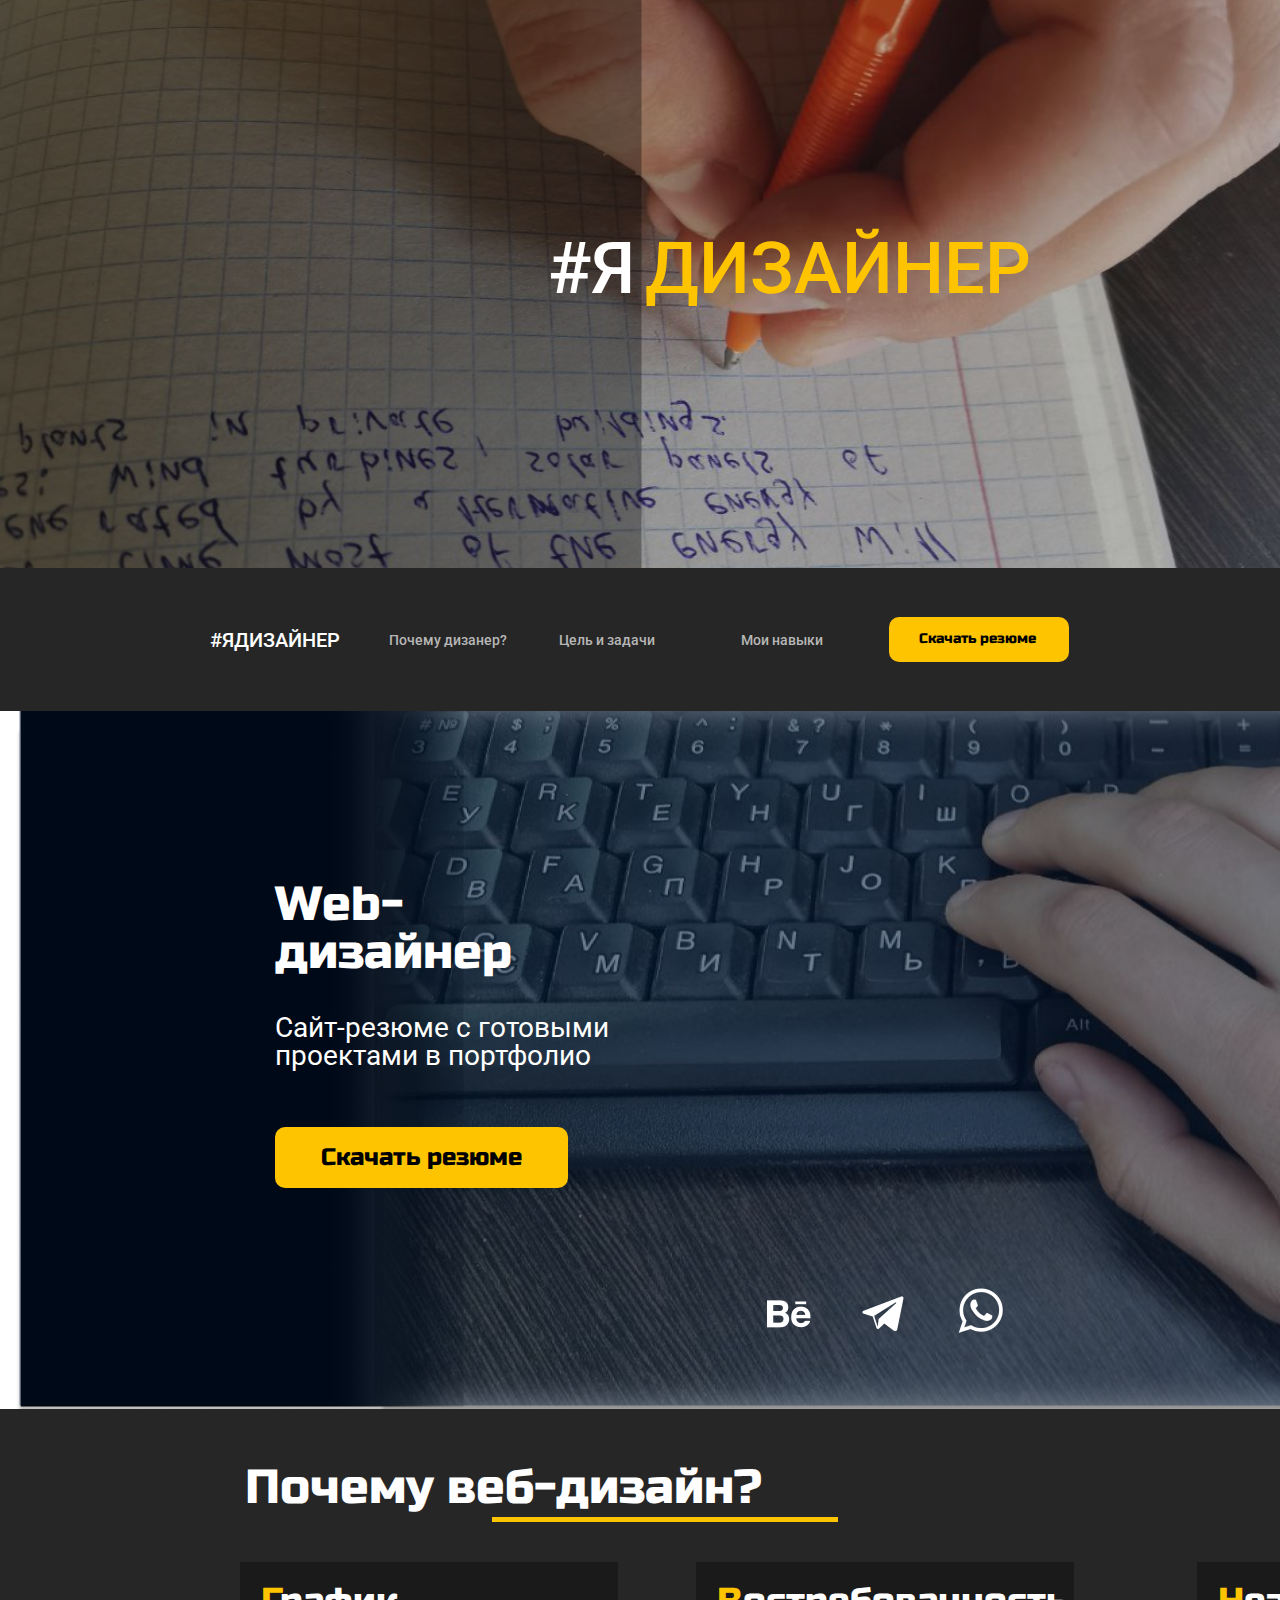
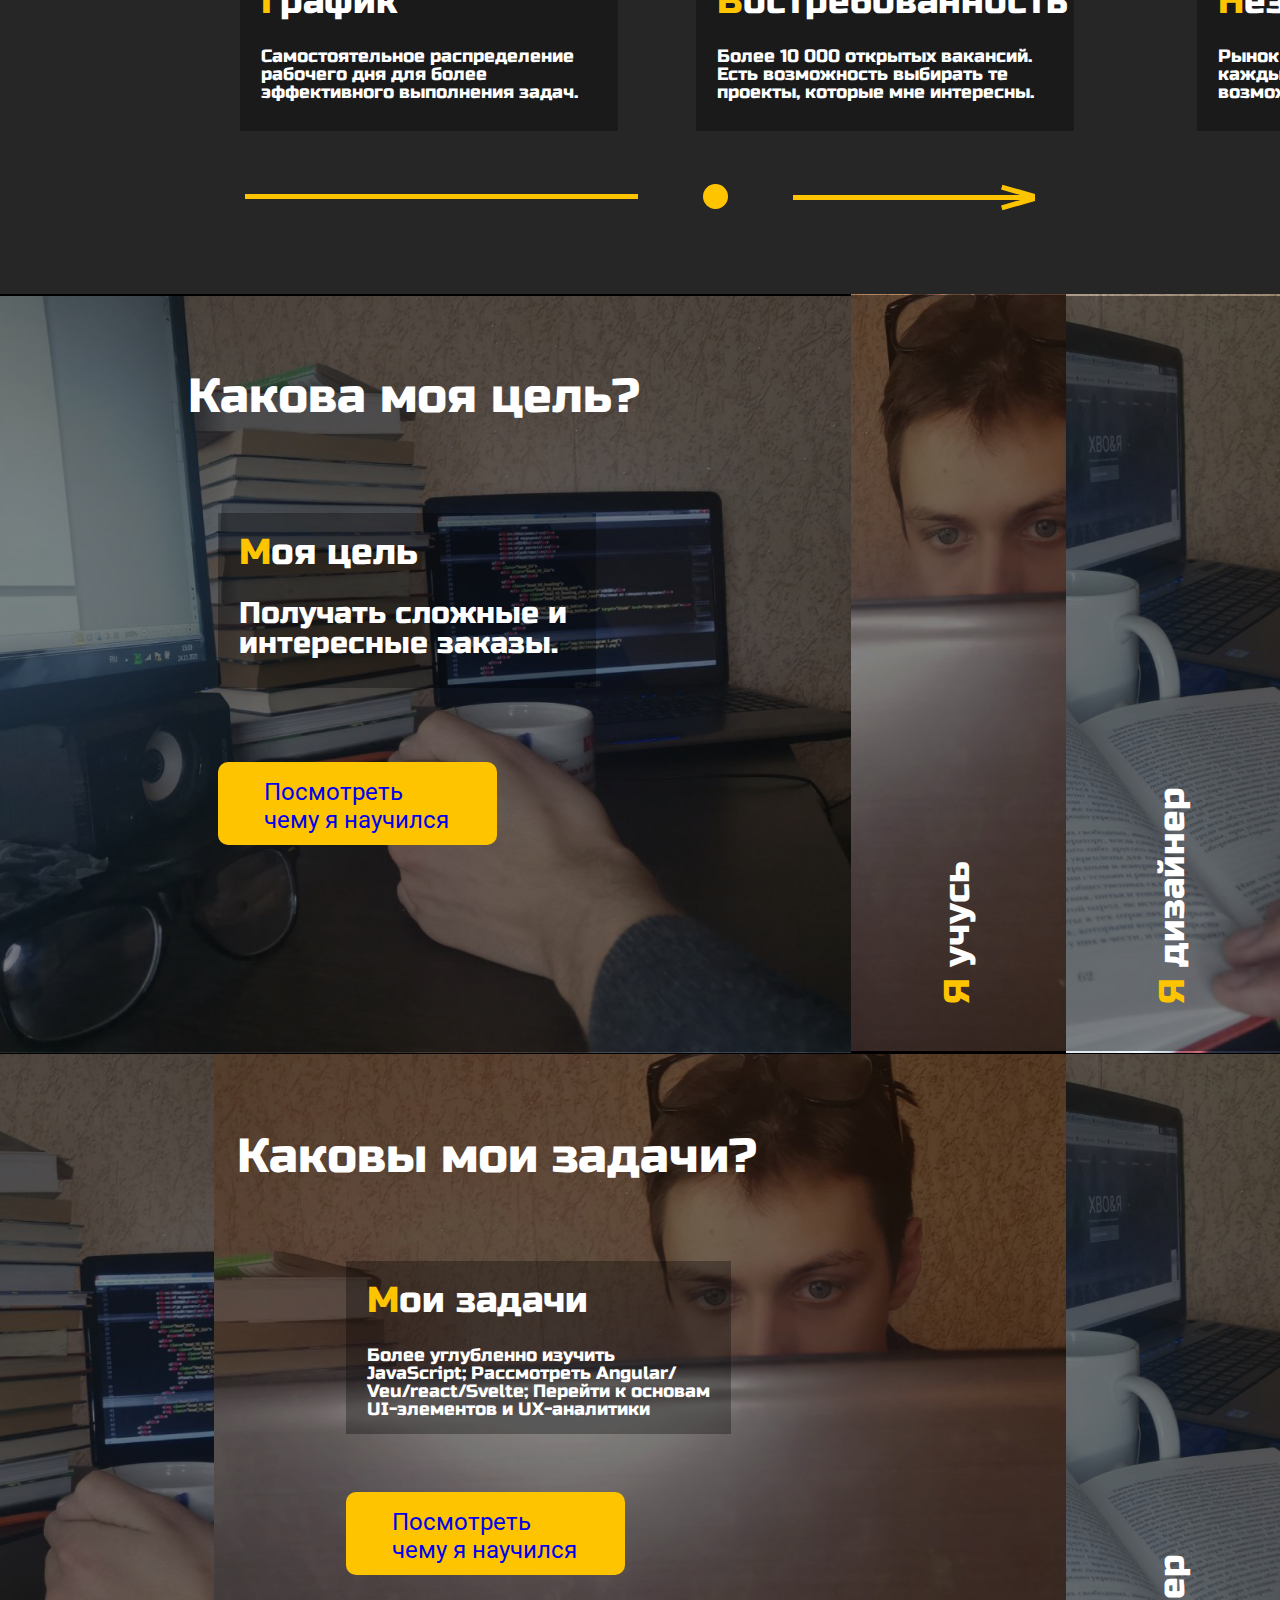
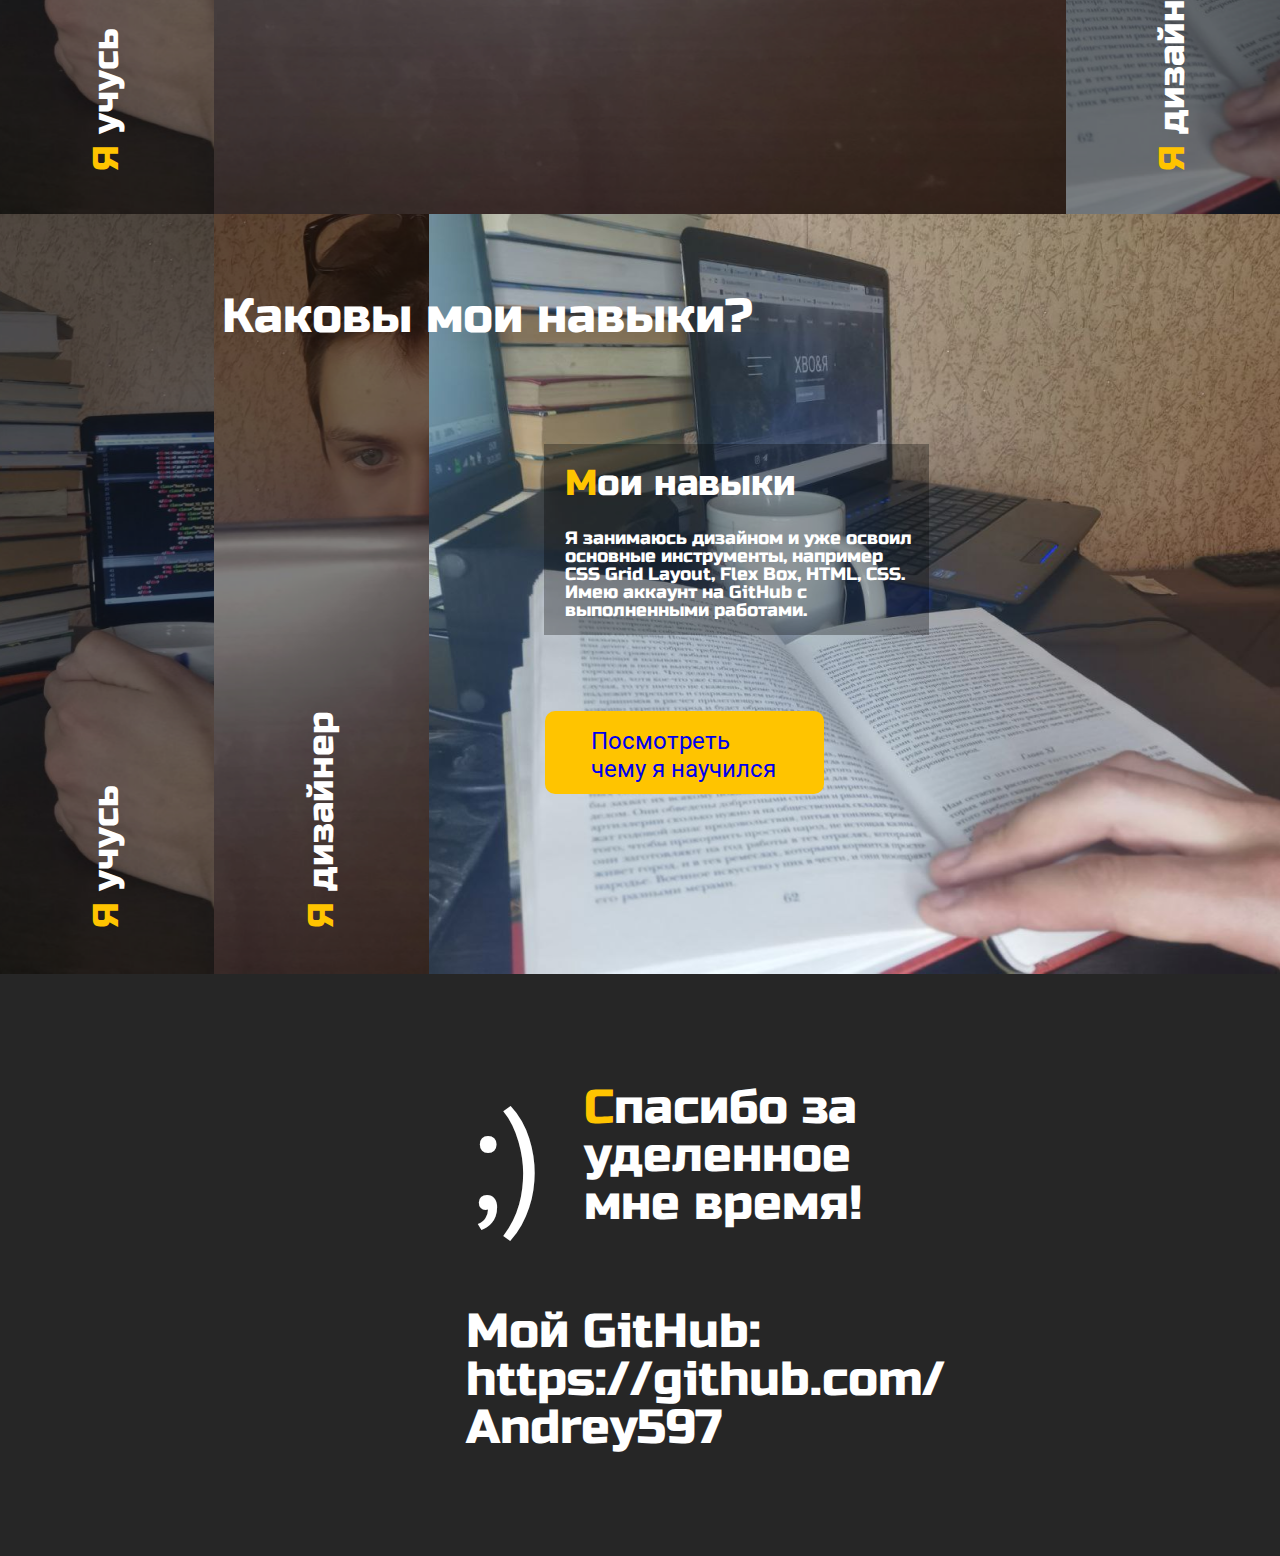
==== commit 326cdca8: "Update index.html" ====
--- a/index.html
+++ b/index.html
@@ -101,7 +101,9 @@
 								<h3><span>М</span>оя цель</h3>
 								<p>Получать сложные и интересные заказы.</p>
 							</div>
-							<button>Посмотреть чему я научился</button>
+							<button>
+								<a href="dop.html">Посмотреть чему я научился</a>
+							</button>
 						</div>
 					</div>
 					<div class="block3_cntr">
@@ -130,7 +132,9 @@
 								<h3><span>М</span>ои задачи</h3>
 								<p>Более углубленно изучить <br> JavaScript;  Рассмотреть Angular/ <br> Veu/react/Svelte; Перейти к основам <br>UI-элементов  и UX-аналитики</p>
 							</div>
-							<button>Посмотреть чему я научился</button>
+							<button>
+								<a href="dop.html">Посмотреть чему я научился</a>
+							</button>
 						</div>
 					</div>
 					<div class="block4_right">
@@ -159,7 +163,9 @@
 								<h3><span>М</span>ои навыки</h3>
 								<p>Я занимаюсь дизайном и уже освоил основные инструменты, например CSS Grid Layout, Flex Box, HTML, CSS. Имею аккаунт на GitHub с выполненными работами.</p>
 							</div>
-							<button>Посмотреть чему я научился</button>
+							<button>
+								<a href="dop.html">Посмотреть чему я научился</a>
+							</button>
 						</div>
 					</div>
 				</div>
--- a/css/zero_style.css
+++ b/css/zero_style.css
@@ -1,5 +1,3 @@
-
-/*Обнуление*/
 *{
 	padding: 0;
 	margin: 0;
@@ -42,8 +40,6 @@
 	max-width: 1380px;
 	margin: 0px auto;
 }
-
-
 .f-nav{ 
 	z-index: 9; 
 	position: fixed; 
@@ -52,684 +48,125 @@
 	width: 100%;
 	background: #fff;
 } 
-
-
-
+.wrapper{
+	max-width: 1380px;
+	margin: 0px auto;
+	overflow: hidden;
+	}
+.conteiner{}
 .header_{
 	background: url(../img/hfon.png) center no-repeat;
-	background-size: auto 630px;
-	height: 630px;
+	max-width: 100%;
+}
+.header_text{
+	font-family: Roboto;
+	font-size: 72px;
+	font-weight: 500;
 	display: grid;
 	grid-template-columns: 1fr 1fr;
+	padding: 233px 0 263px 0;
+	text-transform: uppercase;
 }
 .header_left{
-	font-family: roboto;
-	color: #fff;
-	font-size: 72px;
-	text-align: right; 
-	padding: 233px 5px 0 5px;
-
+	color: #ffffff;
+	text-align: right;
+	padding:  0 5px;
 }
 .header_right{
-	font-family: roboto;
 	color: #ffc400;
-	font-size: 72px;
-	text-align: left; 
-	padding: 233px 5px 0 5px;
-	text-transform: uppercase;
-}
-
-.head_row{
+	padding: 0 5px;
+}
+.header_1{}
+.header_2{}
+
+@media(max-width: 850px){
+	.header_text{
+		padding: 133px 0 163px;
+		font-size: 50px;	
+	}
+}
+
+@media(max-width: 580px){
+	.header_text{
+		grid-template-columns: 1fr;
+		text-align: center;
+		padding: 133px 0 163px;
+		font-size: 50px;
+	}
+	.header_left{
+		text-align: center;
+	}
+}
+/*-------------------------------------------------------------------------------------------------*/
+.headfix_{
 	background: rgba(0, 0, 0, 0.85);
 	height: 143px;
-	max-width: 1380px;
-	margin: 0px auto;''
-}
-
-.headfix_{
-	max-width: 880px;
+}
+.headfix_cont{
+	max-width: 860px;
 	margin: 0px auto;
+	height: 100%;
 	display: grid;
-	grid-template-columns: 132px 1fr 180px;
-	color: #fff;
-}
+	grid-template-columns: 15% 1fr 21%;
+	align-items: center;
+	}
 .headfix_left{
-	font-family: roboto;
+	font-family: Roboto;
 	font-size: 20px;
-	display: flex;
-	align-items: center;
-
-}
-
-.headfix_burger{}
-
-.headfix_center{
-	position: relative;
-	z-index: 2;
-}
-
-
-.headfix_nav a{
+	font-weight: 500;
+	color: #ffffff;
+	text-transform: uppercase;
+}
+.headfix_left a{
+	color: #fff;
+}
+.headfix_nav ul{
+	display: grid;
+	margin: 0 29px 0 47px;
+	grid-template-columns: 26.2% 1fr 33.1%;
+	justify-items: center;
+}
+
+.headfix_nav li{
+	font-family: Roboto;
+	font-size: 14px;
+	font-weight: 500;
 	color: #b7b7b7;
 }
 
-.headfix_nav li{
-	padding: 0 29px 0 48px;
-	font-family: roboto;
-	font-size: 14px;
-	display: flex;
-	align-items: center;
-	justify-content: space-between;
-	height: 143px;
-	list-style-type: none;
-}
-
 .headfix_right{
-	display: flex;
-	align-items: center;
-	height: 143px;
-	background-position: #000;
-}
-
-.headfix_right button{
-	background: #ffc400;
 	width: 180px;
 	height: 45px;
+	background: #ffc400;
+	border-radius: 10px;
+}
+.headfix_right button{
 	font-family: Russo One;
 	font-size: 14px;
-	border-radius: 10px;
-	transition: 0.5s;
-}
-
-.headfix_right a{
-	color: #000;
-
-}
-
-.buttom_color:hover{
-	background: #fff;
-	transition: 0.2s;
-}
-
-
-.block1_{
-	border: 1px solid #000;
-	max-width: 1380px;
-	margin:0px auto;
-	height: 700px;
-	background: url(../img/1fon_1.png) no-repeat;
-	background-position: -150px -85px;
-
-}
-.block1_row{
-	max-width: 860px;
-	margin:0px auto;
-	display: grid;
-	grid-template-columns: 1fr 1fr;
-	
-}
-.block1_left{
-	margin: 162px 0 269px 10px;
-}
-.block1_web{
-	font-family: Russo One;
-	font-size: 45px;
-	color: #fff;
-}
-.block1_webfoot{
-	font-family: Roboto;
-	font-size: 28px;
-	color: #fff;
-	margin: 27px 0 57px 0;
-}
-
-.block1_buttom a{
-	color: #000;
-}
-
-.block1_buttom button{
-	font-family: Russo One;
-	font-size: 24px;
-	color: #000;
-	width: 300px;
-	height: 60px;
-	border-radius: 10px;
+	color: #000000;
 	background: #ffc400;
-	transition: 0.5s;
-}
-
-
-.block1_right{
-	display: flex;
-	align-items: flex-end;
-	justify-content: flex-end;
-	margin: 67px 23px;
-}
-
-.block1_img1{
-}
-.block1_img2{
-	margin: 0 46px;
-}
-.block1_img3{}
-
-.block2_{
-	max-width: 1380px;
-	margin: 0px auto;
-	height: 500px;
-	background: rgba(0, 0, 0, 0.85);
-	overflow: hidden;
-}
-.block2_row{
+	margin: 13px 30px;
+}
+
+@media(max-width:890px){
+
+	.headfix_{
+		height: 100px;
+	}
+	.headfix_cont{
 	max-width: 860px;
 	margin: 0px auto;
-	padding: 55px 0 0 0;
-}
-.block2_head{
-	font-family: Russo One;
-	font-size: 48px;
-	color: #fff;
-	width: 550px;
-}
-.block2_headfoot{
-	width: 346px;
-	height: 5px;
-	background: #ffc400;
-	margin: 10px 0 34px 247px;
-}
-.block2_info{
-	font-family: Russo One;
-	color: #fff;
-	width: 2000px;
-	display: flex;
-	transition: all 0.5s;
-	padding: 0 5px;
-
-}
-
-.block2_info1h:hover{
-	margin: 0 0 0 -80px;
-}
-
-.block2_info.active{
-	margin: 0 0 0 -550px;
-	transition: all 0.5s;
-}
-
-
-.block2_info span{
-	color: #ffc400;
-
-}
-
-.block2_info1{
-	width: 378px;
-	height: 193px;
-	margin: 0 50px 0 0;
-	background: rgba(0, 0, 0, 0.3);
-	transition: all 0.5s;
-}
-
-
-.block2_head{
-	padding: 22px 117px 27px 21px;
-	font-size: 36px;
-}
-.block2_text{
-	padding: 0px 8px 30px 21px;
-	font-size: 18px;
-}
-.block2_line{
-	display: flex;
+	height: 100%;
+	display: grid;
+	grid-template-columns: 15% 1fr 21%;
 	align-items: center;
-	margin: 50px 0px;
-	transition: all 0.5s;
-}
-
-.block2_line:hover{
-	margin: 50px 0 0 50px;
-	transition: all 0.5s;
-}
-
-.block2_line.active{
-	margin: 0 0 0 -200px;
-	transition: all 0.5s;
-}
-
-.block2_line1{
-	height: 5px;
-	width: 400px;
-	background: #ffc400;
-}
-
-.block2_circle2{
-	width: 25px;
-	height: 25px;
-	background: #ffc400;
-	border-radius: 50px;
-	margin: 0 66px 0 65px;
-}
-
-
-
-
-.block3_{
-	max-width: 1380px;
-	margin: 0px auto;
-}
-
-
-
-.block3_row{
-	height: 758px;
-	display: grid;
-	grid-template-columns: 66.4% 17.6% 17.6%;
-	overflow: hidden;
-
-}
-.block3_left{
-	background: url(../img/3group5.png) no-repeat;
-	
-	padding: 79px 0 209px 255px;
-	margin: -2px 0 0 0px;
-}
-.block3_head{
-	font-family: Russo one;
-	font-size: 48px;
-	color: #fff;
-}
-.block3_text{
-	width: 378px;
-	height: 193px;
-	background: rgba(0, 0, 0, 0.3);
-	margin: 92px 0 0 30px; 
-}
-.block3_text1{
-	font-family: Russo one;
-	font-size: 48px;
-	color: #fff;
-	padding: 22px 117px 27px 21px; 
-	}
-.block3_text1 span{
-	color: #ffc400;
-}
-
-.block3_text2{
-	font-family: Russo one;
-	font-size: 18px;
-	color: #fff;
-	padding: 0px 18px 0px 21px;
-	line-height: 25px;
-}
-.block3_buttom button{
-	font-family: roboto;
-	font-size: 24px;
-	color: #000;
-	background: #ffc400;
-	width: 279px;
-	height: 85px;
-	border-radius: 10px;
-	margin: 37px 0 209px 30px;
-	text-align: left;
-	padding: 16px 37px 11px 46px;
-}
-
-.block3_buttom a{
-	color: #000;
-}
-.block3_center{
-	background: url(../img/3group6.png)no-repeat;
-	margin: -1px 0 0 -1px;
-}
-.block3_bottom{
-	font-family: Russo one;
-	font-size: 36px;
-	color: #fff;
-	transform: rotate(-90deg);
-	width: 240px;
-	margin: 580px 0 0 -20px;
-
-}
-
-.block3_bottom span{
-	color: #ffc400;
-}
-
-
-.block3_right{
-	background: url(../img/3group7.png) no-repeat;
-	margin: -2px 0 0 -9px;
-	}
-.block3_bottom{}
-
-
-.block4_{
-	max-width: 1380px;
-	margin: 0px auto;
-	
-}
-.block4_row{
-	height: 758px;
-	display: grid;
-	grid-template-columns:  16.8% 66.4% 16.8%;
-
-
-}
-.block4_left{
-	background: url(../img/4group8.png) no-repeat;
-	background-size: 232px 760px;
-	margin: -3px 0 0 0;
-	display: flex;
-	align-items: center;
-}
-
-.block4_center{
-	background: url(../img/4group9.png)no-repeat;
-	background-size: 918px 760px;
-	margin: -3px 0 0 -8px;
-	padding: 79px 0 223px 23px;
-}
-
-.block4_head{
-	font-family: Russo one;
-	font-size: 48px;
-	color: #fff;
-}
-.block4_text{
-	width: 385px;
-	height: 201px;
-	background: rgba(0, 0, 0, 0.3);
-	margin: 80px 0 0 132px; 
-}
-.block4_text1{
-	font-family: Russo one;
-	font-size: 48px;
-	color: #fff;
-	padding: 22px 0px 17px 21px; 
-	}
-.block4_text1 span{
-	color: #ffc400;
-}
-
-.block4_text2{
-	font-family: Russo one;
-	font-size: 18px;
-	color: #fff;
-	padding: 0px 15px 16px 21px;
-	line-height: 25px;
-}
-.block4_buttom button{
-	font-family: roboto;
-	font-size: 24px;
-	color: #000;
-	background: #ffc400;
-	width: 279px;
-	height: 85px;
-	border-radius: 10px;
-	margin: 29px 0px 0px 132px;
-	text-align: left;
-	padding: 16px 37px 11px 46px;
-}
-
-.block4_buttom a{
-	color: #000;
-}
-
-.block4_bottom{
-	font-family: Russo one;
-	font-size: 36px;
-	color: #fff;
-	transform: rotate(-90deg);
-	margin: 470px 0 0 0px;
-	min-width: 250px;
-
-}
-
-.block4_bottom span{
-	color: #ffc400;
-}
-
-
-.block4_right{
-	background: url(../img/4group10.png) no-repeat;
-	background-size: 100% 760px;
-	margin: -3px 0 0 -1px;
-	display: flex;
-	align-items: center;
-	}
-.block4_bottom{}
-
-
-
-.block5_{
-	max-width: 1380px;
-	margin: 0px auto;
-	
-}
-.block5_row{
-	height: 758px;
-	display: grid;
-	grid-template-columns:  16.8% 16.8% 66.4% ;
-
-
-}
-.block5_left{
-	background: url(../img/5group11.png) no-repeat;
-	background-size: 232px 760px;
-	margin: -1px 0 0 0;
-}
-
-.block5_center{
-	background: url(../img/5group12.png)no-repeat;
-	background-size: 232px 760px;
-	margin: -2px 0 0 -8px;
-}
-
-
-
-.block5_right{
-	background: url(../img/5group13.png) no-repeat;
-	margin: -3px 0 0 -10px;
-	background-size: 918px 761px;
-	}
-
-
-.block5_head{
-	font-family: Russo one;
-	font-size: 48px;
-	color: #fff;
-	margin: 80px 0 103px -203px;
-}
-.block5_text{
-	width: 396px;
-	height: 260px;
-	background: rgba(0, 0, 0, 0.3);
-	margin: 0 0px 0 152px; 
-
-}
-.block5_text1{
-	font-family: Russo one;
-	font-size: 48px;
-	color: #fff;
-	padding: 30px 0px 19px 21px; 
-
-	}
-.block5_text1 span{
-	color: #ffc400;
-}
-
-.block5_text2{
-	font-family: Russo one;
-	font-size: 18px;
-	color: #fff;
-	padding: 23px 26px 23px 21px;
-	line-height: 25px;
-}
-.block5_buttom button{
-	font-family: roboto;
-	font-size: 24px;
-	color: #000;
-	background: #ffc400;
-	width: 279px;
-	height: 85px;
-	border-radius: 10px;
-	margin: 29px 0px 0px 0px;
-	text-align: left;
-	padding: 16px 37px 11px 46px;
-}
-
-.block5_buttom a{
-	color: #000;
-}
-
-.block5_bottom{
-	font-family: Russo one;
-	font-size: 36px;
-	color: #fff;
-	transform: rotate(-90deg);
-	width: 240px;
-	margin: 580px 0 0 0;
-}
-
-.block5_bottom span{
-	color: #ffc400;
-}
-
-.footer_{
-	max-width: 1380px;
-	margin: 0px auto;
-	height: 571px;
-	background: rgba(0, 0, 0, 0.85);
-	display: flex;
-}
-.footer_row{
-	max-width: 735px;
-	margin: 0px auto;
-}
-.footer_text{
-	color: #fff;
-	display: flex;
-	margin: 85px 147px 80px 33px;
-}
-.footer_smile{
-	font-family: PT Sans;
-	font-size: 144px;
-	margin: -15px 41px 0px 0px;
-
-
-}
-.footer_txt{
-	font-family: Russo One;
-	font-size: 48px;
-}
-
-.footer_txt span{
-	color: #ffc400;
-}
-
-.footer_github{
-	font-family: Russo one;
-	font-size: 48px;
-	color: #fff;
-}
-
-.footer_github a{
-	color: #fff;
-	text-decoration: underline;
-}
-
-.footer_left{
-	width: 466px;
-}
-.footer_right{
-	width: 179px;
-}
-
-.button a{
-	color: #fff;
-	}
-
-.button{
-	position: fixed;
-	z-index: 1;
-	bottom: 80px;
-	right: -20px;
-	border-radius: 10px;
-	color: #fff;
-	width: 150px;
-	height: 50px;
-	padding: 17px 10px;
-	font-family: roboto;
-	font-size: 15px;
-	text-transform: uppercase;
-	transform: rotate(-90deg);
-	background: #000;
-	transition: all 0.5s;
-}
-
-.button a{
-	transition: all 5s;
-}
-
-.button_word{
-	background: url(../img/bblock2_.png) right no-repeat;
-	background-size: 70px auto;
-	padding: 0 80px 0 0;
-	}
-
-.button_letter{
-	color: #ffc400;
-}
-
-
-@media (max-width: 760px){
-
-	body{
-		max-width: 760px;
-		margin: 0px auto;
-	}
-
-	.wrapper{
-		height: 3460px;
-		overflow: hidden;
-	}
-
-	.header_{
-		height: 256px;
-
-	}
-	.header_left{
-		padding: 100px 10px 0 0;
-		font-size: 48px;
-	}
-	.header_right{
-		padding: 100px 0 0 5px;
-		font-size: 48px;
-	}
-	.head_row{
-		height: 90px;
-
-		}
-
-	.f-nav760{ 
-		z-index: 9999; 
-		position: fixed; 
-		left: 0; 
-		top: 0; 
-		width: 100%;
-		background: #000;
-	} 
-
-	.headfix_{}
-	.headfix_left{
-		padding: 0 0px 53px 131px;
+	}
+	.headfix_cont{
+		max-width: 580px;
 	}
 	.headfix_center{
 		order: 3;	
 	}
-
-
-
 	.headfix_burger{
 		display: block;
 		position: relative;
@@ -739,9 +176,8 @@
 		overflow: hidden;
 		top: 31px;
 		left: 5px;
-
-	}
-
+		margin: 0 0 70px 50px;
+	}
 	.headfix_burger:before, 
 	.headfix_burger:after{
 		content: '';
@@ -752,17 +188,14 @@
 		left: 0;
 		background: #ffc400;
 	}
-
 	.headfix_burger:before{
 		top: 0;
 		transition: all 0.5s;
 	}
-
 	.headfix_burger:after{
 		bottom: 0;
 		transition: all 0.5s;
 	}
-
 	.headfix_burger span{
 		position: absolute;
 		background-color: #fff;
@@ -776,379 +209,1020 @@
 	}
 	.headfix_right{
 		order: 2;
-		padding: 0 0 52px 150px;
-		font-size: 14px;
-
-	}
-
-	.headfix_right button{
-		width: 145px;
-		height: 30px;
-	}
-
-
+		margin: 0 0 0 115px;
+	}
+	.headfix_right button{}
 	.headfix_burger.active:before{
 		transform: rotate(45deg);
 		top:9px;
 		transition: all 0.5s;
 	}
-
 	.headfix_burger.active:after{
 		transform: rotate(-45deg);
 		bottom: 9px;
 		transition: all 0.5s;
 	}
-
 	.headfix_burger.active span{
 		transform: scale(0);
 	}
 	.headfix_nav{
 		position: fixed;
 		top: 80px;
-		right: -100%;
+		right: -300%;
 		transition: all 0.5s;
 		overflow: auto;
 	}
-
 	.headfix_nav.active{
-		top:80px;
+		top:100px;
 		right: 0px;
 		background: #000;
 		z-index: 5;
-		border: 1px solid #b7b7b7;;
-
-	}
-
-	.headfix_nav.active li{
+		display: flex;
+	}
+	.headfix_nav.active ul{
 		display: flex;
 		flex-direction: column;
-		padding: 0px 0px;
-	}
-
+		padding: 0px;
+		margin: 0px;
+	}
+	.headfix_navback li{
+		font-size: 24px;
+	}
 	.headfix_navback.active a{
-		width: 200px;
+		width: 300px;
 		height: 100px;
-		padding: 15px 40px;
-		text-align: center;
-	}
-
+		display: flex;
+		align-items: center;
+		justify-content: center;
+	}
 	.headfix_navback.active a:active{
 		background: #fff;
 		transition: all 0.1s;
 	}
-
-	.buttom_color{}
-	.headfix_righta{}
-
-	.block1_{
-		height: 600px;
-	}
-	.block1_row{
-		width: 433px;
-		display: grid;
-		grid-template-columns: 100%;
-		grid-template-rows: 50% 50%
-	}
-	.block1_left{
-		width: 366px;
-		margin: 108px 50px 0 -30px;
-	}
-	.block1_web{
-		font-size: 48px;
-	}
-	.block1_webfoot{
-		font-size: 28px;
-	}
-	.block1_buttom{
-		font-size: 24px;
-	}
-	.buttom_color{}
-	.block1_right{
-		margin: 100px 0 0 280px;
-		width: 210px;
-	}
-	.block1_img1{}
-	.block1_img2{
-		margin: 0px 29px;
-		width: 50px;
-	}
-	.block1_img3{}
-
-	.block2_{
-		height: 900px;
-	}
-	.block2_row{
-		max-width: 536px;
-		margin: 0px auto;
-		margin: 52px 68px 52px 110px;
-		padding: 0px;	
-
-	}
-	.block2_head{}
-	.block2_headfoot{
-		margin: -15px 0 63px 170px;
-		width: 243px;
-		height: 5px;
-	}
-	.block2_info{
-		margin: 0 0 0 20px;
-		display: grid;
-		grid-template-columns: 100%;
-		grid-template-rows: 210px 210px 210px;
-	}
-
-	.block2_info1h:hover{
-		margin: 0px;
-	}
-
-	.block2_info.active{
-		margin: 0 0 0 20px;
-	}
-
-
-	.block2_line{
-		transform: rotate(90deg);
-		top: 0;
-		right: 0;
-		position: relative;
-		top: -400px;
-		left: 210px;
-	}
-
-	.block2_line:hover{
-	margin: 50px 0 0 0;
-	transition: all 0.5s;
-	}
-
-	.block2_line.active{
-	margin: 0;
-	transition: all 0.5s;
-	}
-
-	.block2_line1{}
-	.block2_circle2{
-		width: 50px;
-		height: 15px;
-		background: #ffc400;
-		border-radius: 50px;
-		margin: 0 66px 0 65px;
-	}
-	.block2_line3{}
-
-	.block3_{
-		height: 450px;
-	}
-	.block3_row{
-		max-width: 760px;
+	.headfix_left{
+		display: 
+	}
+}
+
+@media(max-width: 580px){
+	.headfix_cont{
+		max-width: 450px;
 		margin: 0px auto;
 		display: grid;
-		grid-template-columns: 760px 0px 0px;
-	}
-	.block3_left{
-		background-size: 760px auto;
-		background-position: 0px -70px;
-		margin: 0px;
-		padding: 26px 0 31px 138px;
-	}
-	.block3_head{
+		grid-template-columns: 1fr 1fr;
+		align-items: center;
+		}
+	.headfix_burger{
+		margin: 0 20px 100px 0;
+	}
+	.headfix_left{
+		display: none;
+	}
+	.headfix_center{
+		margin: 0 20px -50px -20px;
+		display: flex;
+		justify-content: flex-end;
+	}
+	.headfix_right{
+		margin: 0px 0 0 15px;
+	}
+}
+/*-------------------------------------------------------------------------------------------------*/
+.block1_{
+	max-width: 1380px;
+	margin: 0px auto;
+	background: url(../img/1fon_1.png)  center no-repeat;
+}
+.block1_conter{
+	max-width: 830px;
+	margin: 0px auto;
+	display: grid;
+	grid-template-columns: repeat(auto-fill, minmax(40px, 50%));
+}
+.block1_left{
+	padding: 170px 0 0 50px;
+}
+.block1_left h2{
+	font-family: Russo One;	
+	font-size: 48px;
+	color: #fff;
+}
+.block1_left div{
+	font-family: Roboto;
+	font-size: 28px;
+	color: #fff;
+	margin: 37px 0 57px 0;
+}
+.block1_left button{
+	font-family: Russo One;
+	font-size: 24px;
+	color: #000;
+	padding: 16px 46px;
+	background: #ffc400;
+	border-radius: 10px;
+}
+.block1_left a{
+	color: #000;
+}
+.block1_right{
+	display: flex;
+	align-items: flex-end;
+	justify-content: flex-end;
+	margin: 572px 50px 70px 0px;
+}
+.block1_righta2{
+	margin: 0 46px;
+}
+
+@media (max-width: 700px){
+	.block1_{
+	background: url(../img/1fon_1.png) no-repeat;
+	}
+	.block1_conter{
+	max-width: 500px;
+	margin: 0px auto;
+	display: grid;
+	grid-template-columns: repeat(auto-fill, minmax(40px, 100%));
+	}
+	.block1_left{
+		padding: 70px 15px 0 15px;
+	}
+	.block1_left button{
+		padding: 20px 30px;
+		font-size: 30px;
+	}
+	.block1_right{
+		display: flex;
+		align-items: flex-end;
+		justify-content: flex-end;
+		margin: 10% 15% 50% 15%;
+	}
+}
+
+@media (max-width: 380px){
+	.block1_left{
+		text-align: center;
+	}
+	.block1_left button{
+		padding: 15px 18px;
+		font-size: 30px;
+	}
+}
+/*-------------------------------------------------------------------------------------------------*/
+.block2_{
+	 background-color: rgba(0, 0, 0, 0.85);
+	 overflow: hidden;
+}
+.block2_conter{
+	max-width: 800px;
+	margin: 0px auto;
+	padding: 55px 0 85px 0;
+}
+.block2_conter h2{
+	padding: 0 5px;
+	font-family: Russo One;
+	font-size: 48px;
+	color: #fff;
+}
+.block2_lineup{
+	width: 346px;
+	height: 5px;
+	background: #ffc400;
+	display: flex;
+	margin: 5px 0 40px 252px;
+}
+.block2_info{
+	display: flex;
+	transition: all 0.5s;		
+}
+.block2_info:hover{
+	margin: 0 0 0 -300px;
+	transition: all 0.5s;	
+}
+.block2_info.active{
+	margin: 0 0 0 -750px;
+}
+.block2_info1{
+	background-color: rgba(0, 0, 0, 0.3);
+}
+
+.block2_infocntr{
+	margin: 0 123px 0 78px;
+}
+.block2_info1 h3{
+	font-family: Russo One;
+	font-size: 36px;
+	color: #fff;
+	margin: 22px 0 0 21px;
+}
+.block2_info1 span{
+	color: #ffc400;
+}
+.block2_info1 p{
+	margin: 27px 8px 30px 21px;
+	font-family: Russo One;
+	font-size: 18px;
+	text-align: left;
+	color: #fff;
+	width: 349px;
+}
+.block2_linedown{
+	margin: 50px 5px 0 5px;
+	display: flex;
+	align-items: center;
+	transition: all 0.2s;
+}
+.block2_linedown:hover{
+	margin: 50px -95px 0 105px;
+	transition: all 0.5s;
+}
+.block2_linedown1{
+	width: 400px;
+	height: 5px;
+	background: #ffc400;
+}
+.block2_linedown2{
+	width: 25px;
+	height: 25px;
+	background: #ffc400;
+	border-radius: 50%;
+	margin: 0 65px;
+}
+.block2_linedown3{
+		position: relative;
+		width: 246px;
+		height: 30px;
+		overflow: hidden;
+		top: 0px;
+		left: 0px;
+}
+.block2_linedown3:before, 
+.block2_linedown3:after{
+	content: '';
+	background: #ffc400;
+	position: absolute;
+	width: 39px;
+	height: 5px;
+	right: 0;
+	}
+.block2_linedown3:before{
+	transform: rotate(16deg);
+	top:9px;
+	right: -5px;
+}
+.block2_linedown3:after{
+	transform: rotate(-16deg);
+	bottom:6px;
+	right: -5px;
+}
+.block2_linedown3 span{
+	position: absolute;
+	width: 100%;
+	height: 5px;
+	left: 0;
+	top: 14px;
+	transition: all 0.5s;
+	background: #ffc400;
+	}
+
+@media (max-width:950px){	
+	.block2_conter{
+		max-width: 600px;
+		margin: 0px auto;
+		padding: 55px 20px 85px 20px;
+
+	}
+	.block2_lineup{
+		width: 330px;
+		margin: 5px 0 40px 200px;
+	}
+	.block2_middle{
+		display: flex;
+	}
+	.block2_info{
+		display: flex;
+		flex-direction: column;		
+	}
+	.block2_info:hover{
+		margin: 0;
+		padding: 0;
+	}
+	.block2_info.active{
+		margin: 0;
+		padding: 0;
+	}
+	.block2_infocntr{
+		margin: 50px 0px;
+	}
+	.block2_linedown{
+		display: flex;
+		align-items: center;
+		height: 50px;
+		margin: 270px 0 0 -130px;
+		transform: rotate(90deg);
+	}
+	.block2_linedown:hover{
+		margin: 270px 0 0 -130px;
+		padding: 0;
+	}
+	.block2_linedown1{
+		width: 200px;
+	}
+	.block2_linedown3{
+		width: 146px;
+	}
+}
+
+@media (max-width: 580px){
+	.block2_conter{
+		max-width: 300px;
+		margin: 0px auto;
+	}
+	.block2_conter h2{
+		text-align: center;
+	}
+	.block2_lineup{
+		width: 210px;
+		margin: 0px auto;
+	}
+	.block2_middle{
+		margin: 50px 0 0 0;
+	}
+	.block2_info1{
+	max-width: 300px;
+	height: 300px;	
+	}
+	.block2_info1 p{
+		width: 80%;
+		font-size: 25px;
+	}
+	.block2_infocntr{
+	margin: 50px 0px;
+	}
+	.block2_linedown{
+	display: none;
+	}
+	.block2_info1 h3{
+		font-size: 26px;
+	}	
+}
+/*-------------------------------------------------------------------------------------------------*/
+.block3_{
+	overflow: hidden;
+	margin: -2px 0 0 0;
+}
+.block3_conter{
+	display: grid;
+	grid-template-columns: 66.5% 1fr 1fr;
+	background: #000;
+}
+.block3_left{
+	background: url(../img/3group5.png) no-repeat;
+	display: flex;
+	flex-direction: column;
+	justify-content: flex-end;
+	align-items: flex-end;
+}
+.block3_lcont{
+	margin: 79px 60px 209px 0px; 
+}
+.block3_left h2{
+	font-family: Russo One;
+	font-size: 48px;
+	color: #fff;
+}
+.block3_ltext{
+	background-color: rgba(0, 0, 0, 0.3);
+	padding: 22px 8px 30px 21px;
+	margin: 92px 195px 37px 30px;
+	width: 378px;
+}
+.block3_ltext span{
+	color: #ffc400;
+}
+.block3_ltext p{
+	font-size: 30px;
+	font-family: Russo One;
+	color: #fff;
+	margin: 27px 8px 0px 0px;
+}
+.block3_ltext h3{
+	font-family: Russo One;
+	font-size: 36px;
+	color: #fff;
+}
+.block3_left button{
+	font-family: Roboto;
+	font-size: 24px;
+	color: #000;
+	background: #ffc400;
+	padding: 16px 37px 11px 46px;
+	margin: 37px 294px 0 30px;
+	border-radius: 10px;
+	text-align: left;
+	width: 279px;
+}
+.block3_cntr{
+	background: url(../img/3group6.png) no-repeat;
+	display: flex;
+	align-items: flex-end;
+	justify-content: center;
+	padding: 0 0 50px 0;
+}
+.block3_ccont div{
+	font-family: Russo One;
+	font-size: 36px;
+	color: #fff;
+	writing-mode:vertical-lr;
+	transform: rotate(180deg);
+}
+.block3_ccont span{
+	color: #ffc400;
+}
+.block3_right{
+	background: url(../img/3group7.png) no-repeat;
+	display: flex;
+	align-items: flex-end;
+	justify-content: center;
+	padding: 0 0 50px 0;
+}
+.block3_rcont div{
+	font-family: Russo One;
+	font-size: 36px;
+	color: #fff;
+	writing-mode:vertical-lr;
+	transform: rotate(180deg);
+}
+.block3_rcont span{
+	color: #ffc400;
+}
+
+@media (max-width: 1050px){
+
+	.block3_lcont{
+	margin: 79px 30px 209px 0px; 
+	display: flex;
+	flex-direction: column;
+	justify-content: flex-end;
+	align-items: center;
+	}
+	.block3_left h2{
+		font-family: Russo One;
+		font-size: 48px;
+		color: #fff;
+		width: 270px;
+	}
+	.block3_ltext{
+		background-color: rgba(0, 0, 0, 0.3);
+		padding: 22px 8px 30px 21px;
+		margin: 92px 0px 37px 0px;
+		width: 378px;
+	}
+	.block3_ltext span{
+		color: #ffc400;
+	}
+	.block3_ltext p{
+		margin: 27px 8px 0px 0px;
+	}
+
+	.block3_ltext h3{
+		font-family: Russo One;
 		font-size: 36px;
-	}
-	.block3_text{
-		margin: 30px 0 0 0px; 
-	}
-	.block3_text1{
+		color: #fff;
+	}
+	.block3_left button{
+		font-family: Roboto;
+		font-size: 24px;
+		color: #000;
+		background: #ffc400;
+		padding: 16px 37px 11px 46px;
+		margin: 17px 5px 0 0px;
+		border-radius: 10px;
+		text-align: left;
+		width: 279px;
+	}
+	.block3_cntr{
+		background: url(../img/3group6.png) no-repeat;
+		display: flex;
+		align-items: flex-end;
+		justify-content: center;
+		padding: 0 0 50px 0;
+	}
+	.block3_ccont div{
+		font-family: Russo One;
 		font-size: 36px;
-	}
-	.block3_text2{}
-	.block3_buttom{
-		margin: 0px 0 0 100px;
-		padding: 0px;
+		color: #fff;
+		writing-mode:vertical-lr;
+		transform: rotate(180deg);
+	}
+	.block3_ccont span{
+		color: #ffc400;
+	}
+	.block3_right{
+		background: url(../img/3group7.png) no-repeat;
+		display: flex;
+		align-items: flex-end;
+		justify-content: center;
+		padding: 0 0 50px 0;
+	}
+	.block3_rcont div{
+		font-family: Russo One;
+		font-size: 36px;
+		color: #fff;
+		writing-mode:vertical-lr;
+		transform: rotate(180deg);
+	}
+
+	.block3_rcont span{
+		color: #ffc400;
+	}
+
+}
+
+@media(max-width: 620px){
+	.block3_conter{
+	display: grid;
+	grid-template-columns: 1fr;
+	}
+	.block3_lcont{
+		margin: 0px auto;
+	}
+	.block3_left h2{
+		font-family: Russo One;
+		font-size: 48px;
+		color: #fff;
+		width: auto;
+		margin: 79px 15px 0 15px;
+		text-align: center;
+	}
+	.block3_ltext{
+		background-color: rgba(0, 0, 0, 0.3);
+		padding: 22px 8px 30px 21px;
+		margin: 50px 15px 37px 15px;
+		width: auto;
+	}
+	.block3_ltext span{
+		color: #ffc400;
+	}
+	.block3_ltext p{
+		font-size: 34px;
+		font-family: Russo One;
+		color: #fff;
+		margin: 27px 0px 0px 0px;
+	}
+	.block3_ltext h3{
+		font-family: Russo One;
+		font-size: 45px;
+		color: #fff;
+	}
+	.block3_left button{
+		font-family: Roboto;
 		font-size: 24px;
-	}
-	.block3_center{
-		opacity: 0;
-		margin: 0px;
-	}
-	.block3_bottomdop1{
-		position: absolute;
-		left: 0px;
-
-	}
-	.block3_bottom{
-
+		color: #000;
+		background: #ffc400;
+		margin: 17px 15px 100px 15px;
+		border-radius: 10px;
+		text-align: left;
+		width: 279px;
+	}
+	.block3_cntr{
+		display: none;
 	}
 	.block3_right{
-		background: rgba(0, 0, 0, 0);
-		margin: 0px;
-		position: absolute;
-		z-index: 5;
-		
-		margin: -470px 0 0 470px;
-	}
-	.block3_bottom{}
-
-
-
-
+		display: none;
+	}
+}
+/*-------------------------------------------------------------------------------------------------*/
 .block4_{
-	max-width: 760px;
-	margin: 0px auto;
+	background: #000;
+	height: 760px;
+}
+.block4_conter{
+	display: grid;
+	grid-template-columns: 1fr 66.5% 1fr;
+}
+.block4_left{
+	background: url(../img/4group9.png) no-repeat;
+	display: flex;
+	flex-direction: column;
+}
+.block4_lcont{
+	margin: 79px 0px 223px 23px; 
+}
+.block4_left h2{
+	font-family: Russo One;
+	font-size: 48px;
+	color: #fff;
+}
+.block4_ltext{
+	background-color: rgba(0, 0, 0, 0.3);
+	padding: 22px 15px 16px 21px;
+	margin: 80px 0px 29px 109px;
+	width: 385px;
+}
+.block4_ltext span{
+	color: #ffc400;
+}
+.block4_ltext p{
+	font-size: 18px;
+	font-family: Russo One;
+	color: #fff;
+	margin: 27px 0px 0px 0px;
+}
+.block4_ltext h3{
+	font-family: Russo One;
+	font-size: 36px;
+	color: #fff;
+}
+.block4_left button{
+	font-family: Roboto;
+	font-size: 24px;
+	color: #000;
+	background: #ffc400;
+	padding: 16px 37px 11px 46px;
+	margin: 29px 0 223px 109px;
+	border-radius: 10px;
+	text-align: left;
+	width: 279px;
+}
+.block4_cntr{
+	background: url(../img/4group8.png) no-repeat;
+	display: flex;
+	align-items: flex-end;
+	justify-content: center;
+	padding: 0 0 250px 0;
+}
+.block4_ccont div{
+	font-family: Russo One;
+	font-size: 36px;
+	color: #fff;
+	writing-mode:vertical-lr;
+	transform: rotate(180deg);
+}
+.block4_ccont span{
+	color: #ffc400;
+}
+.block4_right{
+	background: url(../img/4group10.png) no-repeat;
+	display: flex;
+	align-items: flex-end;
+	justify-content: center;
+	padding: 0 0 250px 0;
+}
+.block4_rcont div{
+	font-family: Russo One;
+	font-size: 36px;
+	color: #fff;
+	writing-mode:vertical-lr;
+	transform: rotate(180deg);
+}
+.block4_rcont span{
+	color: #ffc400;
+}
+
+@media (max-width: 1050px){
+	.block4_{
+		margin: -35px 0 0 0;
+	}
+	.block4_lcont{
+	margin: 79px 30px 209px 0px; 
+	display: flex;
+	flex-direction: column;
+	justify-content: flex-end;
+	align-items: center;
+	}
+	.block4_ltext p{
+		font-size: 24px;
+		font-family: Russo One;
+		color: #fff;
+		margin: 27px 0px 0px 0px;
+	}
+	.block4_left h2{
+		text-align: center;
+	}
+	.block4_ltext{
+		margin: 50px 0 0 30px;
+	}
+	.block4_left button{
+		margin: 50px 0 130px 0;
+	}
+}
+
+@media(max-width: 620px){
+	.block4_{
+		height: auto;}
+		.block4_left{
+			background-size: auto 100%;
+		}
+	.block4_conter{
+	display: grid;
+	grid-template-columns: 1fr;
+
+	}
+	.block4_lcont{
+		margin: 0px auto;
+	}
+	.block4_left h2{
+		font-family: Russo One;
+		font-size: 48px;
+		color: #fff;
+		width: 80%;
+		margin: 30px 5px 0 5px;
+		text-align: center;
+	}
+	.block4_ltext{
+		background-color: rgba(0, 0, 0, 0.3);
+		padding: 22px 0px 30px 0px;
+		margin: 30px 10px 37px 10px;
+		width: auto;
+	}
+	.block4_ltext span{
+		color: #ffc400;
+	}
+	.block4_ltext p{
+		font-size: 30px;
+		font-family: Russo One;
+		color: #fff;
+		margin: 27px 0px 0px 0px;
+	}
+	.block4_ltext h3{
+		font-family: Russo One;
+		font-size: 45px;
+		color: #fff;
+	}
+	.block4_left button{
+		font-family: Roboto;
+		font-size: 24px;
+		color: #000;
+		background: #ffc400;
+		margin: 50px 15px 50px 15px;
+		border-radius: 10px;
+		text-align: center;
+		width: 279px;
+	}
+	.block4_cntr{
+		display: none;
+	}
+	.block4_right{
+		display: none;
+	}
+}
+/*-------------------------------------------------------------------------------------------------*/
+.block5_{
+	height: 760px;
+
+}
+.block5_conter{
+	display: grid;
+	grid-template-columns: 1fr 1fr 66.5%;
+}
+.block5_cntr{
+	background: url(../img/5group11.png) no-repeat;
+	display: flex;
+	align-items: flex-end;
+	justify-content: center;
+	padding: 0 0 250px 0;
+}
+.block5_ccont div{
+	font-family: Russo One;
+	font-size: 36px;
+	color: #fff;
+	writing-mode:vertical-lr;
+	transform: rotate(180deg);
+}
+.block5_ccont span{
+	color: #ffc400;
+}
+.block5_right{
+	background: url(../img/5group12.png) no-repeat;
+	display: flex;
+	align-items: flex-end;
+	justify-content: center;
+	padding: 0 0 250px 0;
+}
+.block5_rcont div{
+	font-family: Russo One;
+	font-size: 36px;
+	color: #fff;
+	writing-mode:vertical-lr;
+	transform: rotate(180deg);
+}
+.block5_rcont span{
+	color: #ffc400;
+}
+.block5_left{
+	background: url(../img/5group13.png) no-repeat;
+	display: flex;
+	flex-direction: column;
+}
+.block5_lcont{
+	margin: 79px 0px 223px 23px; 
+}
+.block5_left h2{
+	font-family: Russo One;
+	font-size: 48px;
+	color: #fff;
+	margin: 0 0 0 -230px;
 	
+}
+.block5_ltext{
+	background-color: rgba(0, 0, 0, 0.3);
+	padding: 22px 15px 16px 21px;
+	margin: 103px 0px 38px 92px;
+	width: 385px;
+}
+.block5_ltext span{
+	color: #ffc400;
+}
+.block5_ltext p{
+	font-size: 18px;
+	font-family: Russo One;
+	color: #fff;
+	margin: 27px 0px 0px 0px;
+}
+.block5_ltext h3{
+	font-family: Russo One;
+	font-size: 36px;
+	color: #fff;
+}
+.block5_left button{
+	font-family: Roboto;
+	font-size: 24px;
+	color: #000;
+	background: #ffc400;
+	padding: 16px 37px 11px 46px;
+	margin: 38px 0 161px 93px;
+	border-radius: 10px;
+	text-align: left;
+	width: 279px;
+}
+
+@media (max-width: 1050px){
+	.block5_lcont{
+		margin: 79px 30px 209px 0px; 
+		display: flex;
+		flex-direction: column;
+		justify-content: flex-end;
+		align-items: center;
+	}
+	.block5_ltext p{
+		font-size: 24px;
+		font-family: Russo One;
+		color: #fff;
+		margin: 27px 0px 0px 0px;
+	}
+	.block5_left h2{
+		text-align: center;
+	}
+	.block5_ltext{
+		margin: 50px 0 0 30px;
+	}
+	.block5_left button{
+		margin: 50px 0 130px 0;
+	}
+}
+
+@media(max-width: 620px){
 	
-}
-.block4_row{
-	height: 450px;
-	display: grid;
-	grid-template-columns:  0px 100% 0px;
-}
-.block4_left{
-	position: relative;
-	margin: -695px 0 0 445px;
-
-}
-
-.block4_right{
-	display: none;
-}
-
-.block4_center{
-	background: url(../img/4group9.png)no-repeat;
-	background-size: 760px auto;
-	padding: 27px 0 34px 138px;
-}
-
-.block4_head{
-	font-size: 36px;
-}
-.block4_text{
-	margin: 25px 38px 36px 0;
-}
-
-.block4_buttom button{
-	margin: 0px 0px 0px 144px;
-	text-align: left;
-	padding: 16px 37px 11px 46px;
-}
-
-.block4_buttom a{
-	color: #000;
-}
-
-
-.block5_{
-	max-width: 760px;
-	margin: 0px auto;
-	height: 450px;
-	z-index: 2;
-}
-.block5_row{
-	display: grid;
-	grid-template-columns: 0px 0px 100%;
-	grid-template-rows: 450px 0px 0px; 
-
-
-}
-.block5_left{}
-.block5_center{}
-.block5_right{
-	background: url(../img/5group13.png) no-repeat;
-	background-size: 760px auto;
-	background-position: 0px -60px;
-	padding: 36px 151px 16px 138px;
-
-	}
-
-.block5_head{
-	font-size: 36px;
-	margin: 0px;
-	padding: 0px;
-
-}
-
-.block5_text{
-	width: 396px;
-	height: 230px;
-	background: rgba(0, 0, 0, 0.3);
-	margin: 25px 0 0 0px; 
-
-
-}
-.block5_text1{
-	font-size: 36px;
-	padding: 30px 0px 19px 21px; 
-
-	}
-.block5_text1 span{
+	.block5_conter{
+		display: grid;
+		grid-template-columns: 1fr;
+
+	}
+	.block5_lcont{
+		margin: 0px auto;
+	}
+	.block5_left h2{
+		font-family: Russo One;
+		font-size: 48px;
+		color: #fff;
+		width: 80%;
+		margin: 30px 5px 0 5px;
+		text-align: center;
+	}
+	.block5_ltext{
+		background-color: rgba(0, 0, 0, 0.3);
+		padding: 22px 0px 30px 0px;
+		margin: 30px 10px 20px 10px;
+		width: auto;
+	}
+	.block5_ltext span{
+		color: #ffc400;
+	}
+	.block5_ltext p{
+		font-size: 26px;
+		font-family: Russo One;
+		color: #fff;
+		margin: 27px 0px 0px 0px;
+	}
+	.block5_ltext h3{
+		font-family: Russo One;
+		font-size: 45px;
+		color: #fff;
+	}
+	.block5_left button{
+		font-family: Roboto;
+		font-size: 24px;
+		color: #000;
+		background: #ffc400;
+		margin: 0px 15px 20px 15px;
+		border-radius: 10px;
+		text-align: center;
+		width: 279px;
+	}
+	.block5_cntr{
+		display: none;
+	}
+	.block5_right{
+		display: none;
+	}
+}
+/*-------------------------------------------------------------------------------------------------*/
+.foot_{
+	background: rgba(0, 0, 0, 0.85);
+}
+.foot_conter{
+	padding:  110px 0 104px 466px;
+}
+.foot_top {
+	display: flex;
+	align-items: center;
+}
+.foot_top div{
+	font-family: PT Sans;
+	font-size: 144px;
+	color: #fff;
+}
+.foot_top p{
+	font-family: Russo One;
+	font-size: 48px;
+	color: #fff;
+	width: 311px;
+	margin: 0 0 0 41px;
+}
+.foot_top span{
 	color: #ffc400;
 }
-
-.block5_text2{
-	font-size: 18px;
-	color: #fff;
-	padding: 0px 0px 23px 21px;
-	line-height: 25px;
-}
-.block5_buttom button{
-	margin: 19px 0px 16px 144px;
-	padding: 16px 37px 11px 46px;
-}
-
-.block5_buttom a{
-	color: #000;
-}
-.block5_bottomdop{
-	position: absolute;
-	right: 35px;
-	margin: 167px 0 0 0;
-
-}
-
-.block5_bottom span{
-	color: #ffc400;
-}
-
-.block5_bottomnon{
-	display: none;
-}
-
-.footer_{
-	top: -310px;
-	height: 359px;
-	position: relative;
-	z-index: 3;
-
-
-
-}
-.footer_row{
-	max-width: 396px;
-	margin: 0px auto;
-}
-.footer_text{
-	display: flex;
-	margin: 56px 0px 50px 0px;
-
-}
-.footer_smile{
-	font-size: 96px;
-
-}
-.footer_txt{
-	font-size: 36px;
-}
-
-.footer_github{
-	font-size: 24px;
-}
-
-.footer_left{
-	width: 350px;
-}
-.footer_right{}
-
-.button{
-	z-index: 40;
-	}
-.button_word{}
-.button_letter{}
+.foot_middle{
+	 font-family: Russo One;
+	font-size: 48px;
+	color: #fff;
+	margin: 80px 0 0 0;
+	width: 368px;
+}
+.foot_middle a{
+	color: #fff;
+}
+
+@media(max-width: 1100px){
+	.foot_conter{
+		padding:  0;
+		margin: 0;
+		display: flex;
+		flex-direction: column;
+	}
+	.foot_top {
+		display: flex;
+		justify-content: center;
+		padding: 50px 0;
+	}
+	.foot_middle{
+		margin: 0px auto;
+		padding: 50px 0px;
+	}
+}
+
+@media(max-width: 700px){
+	.foot_middle a{
+	font-size: 48px;
+	}
+}
+
+@media(max-width: 620px){
+	.foot_{
+		margin: -200px 0 0 0;
+	}
+	.foot_top div{
+		font-size: 96px;
+	}
+	.foot_top p{
+		font-size: 36px;
+	}
+	.foot_middle a{
+		font-size: 36px;
+	}
+	.foot_middle{
+		padding: 0 0 50px 0;
+		line-height: 35px;
+	}
+}
+
+@media(max-width: 380px){
+	.foot_{
+		margin: -130px 0 0 0;
+		padding: 80px 0 0 5px ;
+	}
+	.foot_middle a{
+		font-size: 30px;
+	}
 }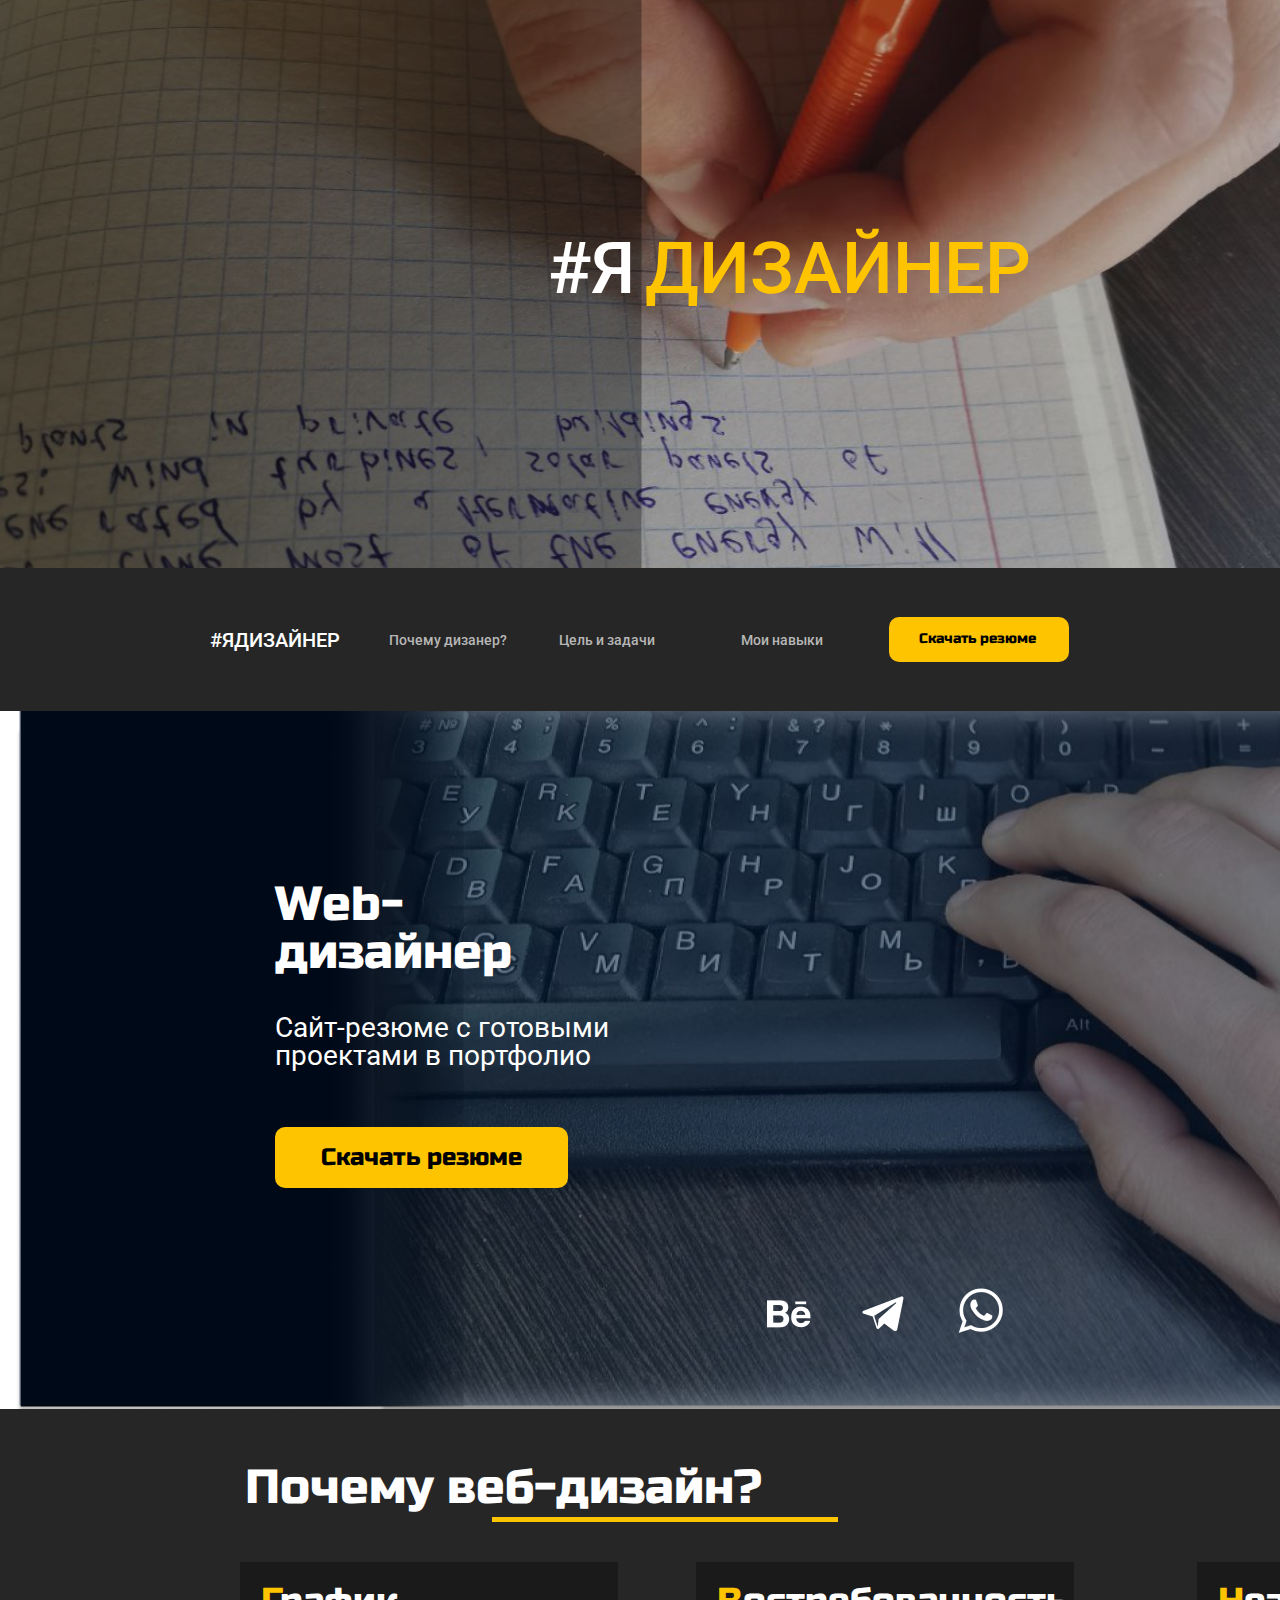
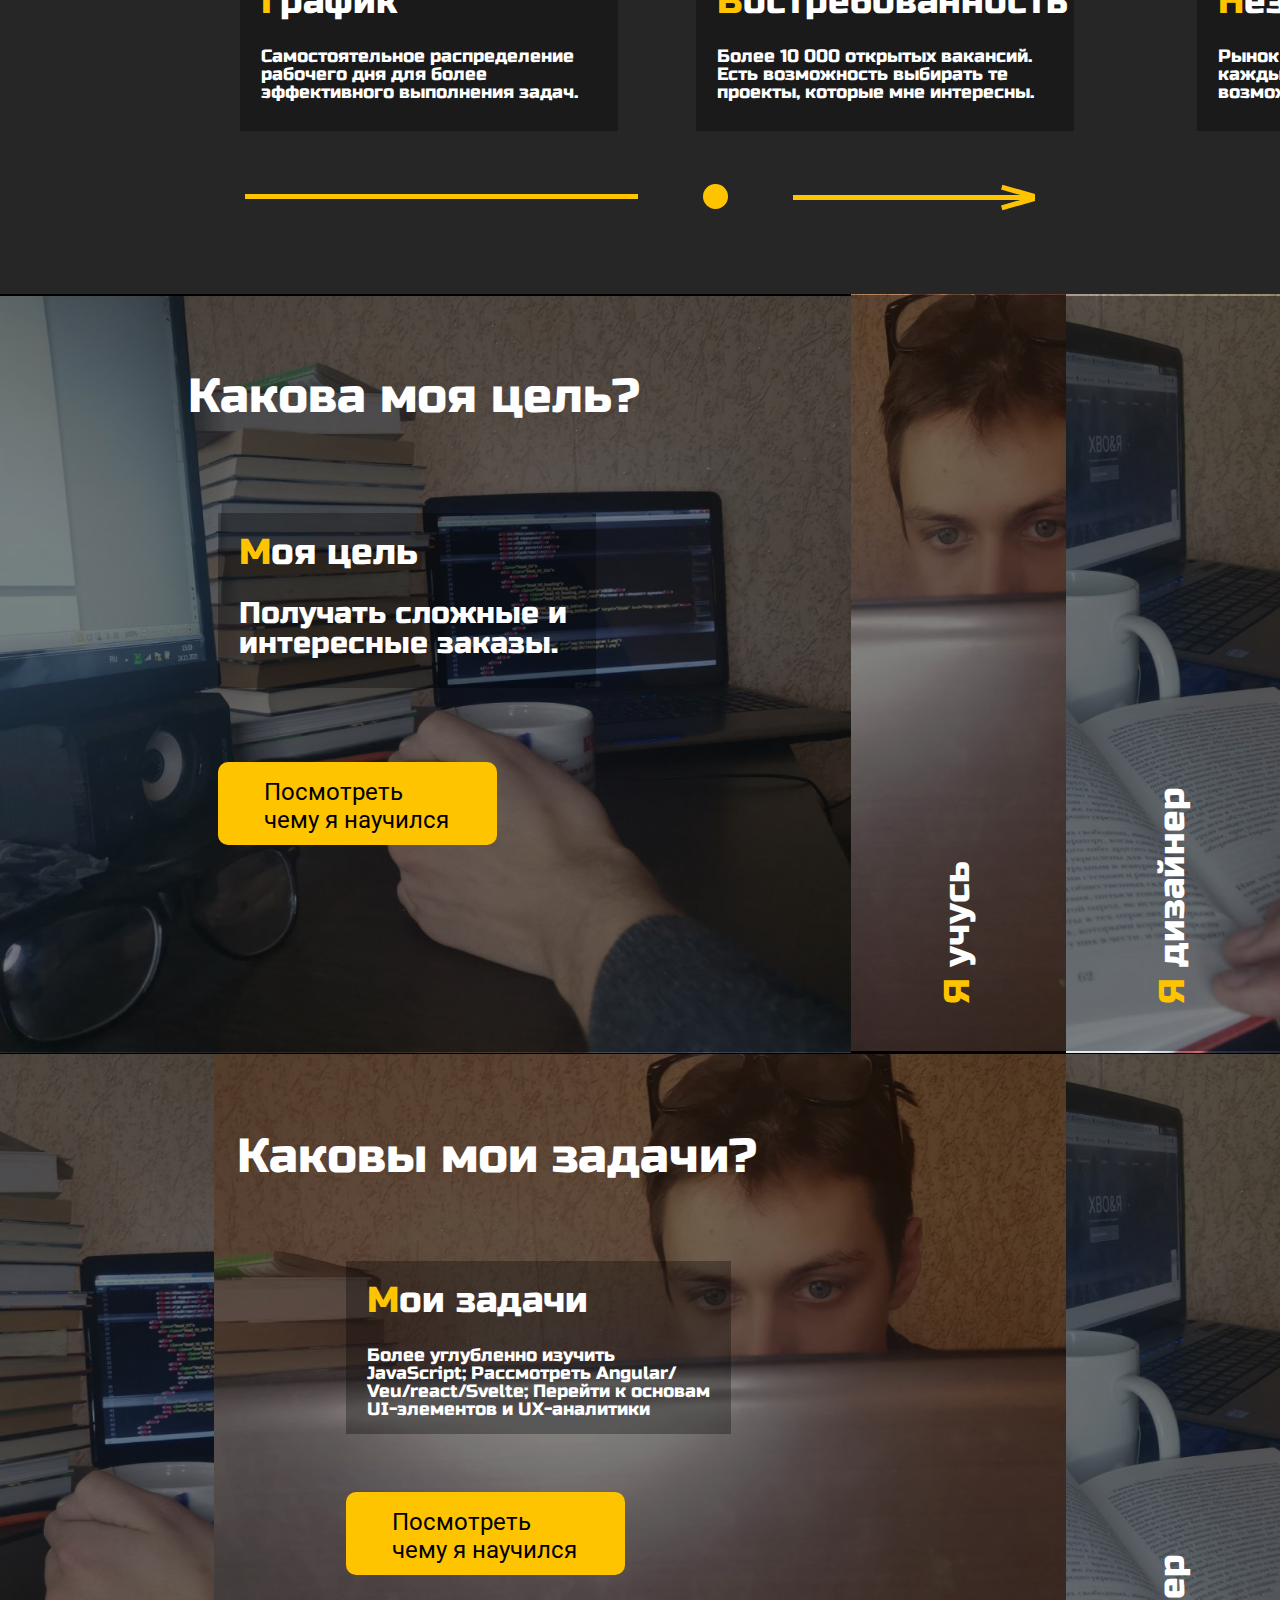
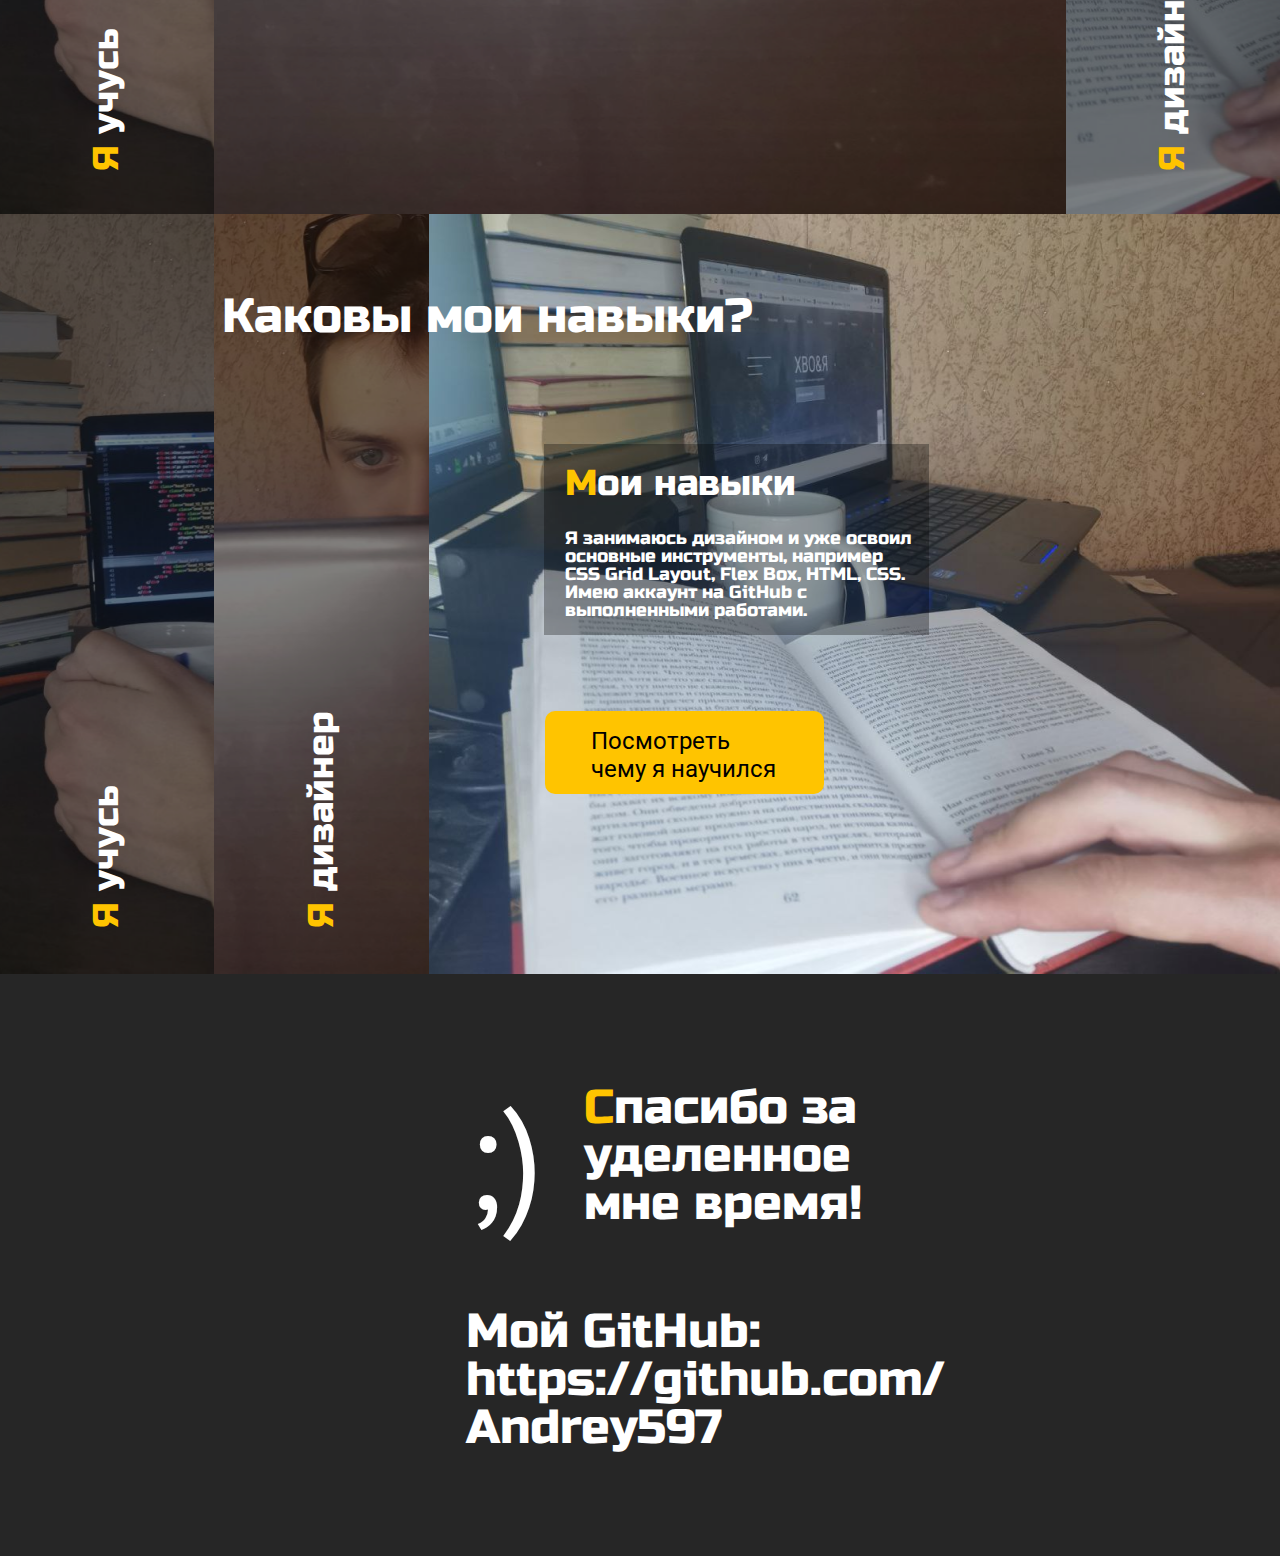
==== commit 0cfd67a8: "Add files via upload" ====
--- a/index.html
+++ b/index.html
@@ -102,7 +102,7 @@
 								<p>Получать сложные и интересные заказы.</p>
 							</div>
 							<button>
-								<a href="dop.html">Посмотреть чему я научился</a>
+								<a class="but_col" href="dop.html">Посмотреть чему я научился</a>
 							</button>
 						</div>
 					</div>
@@ -133,7 +133,7 @@
 								<p>Более углубленно изучить <br> JavaScript;  Рассмотреть Angular/ <br> Veu/react/Svelte; Перейти к основам <br>UI-элементов  и UX-аналитики</p>
 							</div>
 							<button>
-								<a href="dop.html">Посмотреть чему я научился</a>
+								<a class="but_col" href="dop.html">Посмотреть чему я научился</a>
 							</button>
 						</div>
 					</div>
@@ -164,7 +164,7 @@
 								<p>Я занимаюсь дизайном и уже освоил основные инструменты, например CSS Grid Layout, Flex Box, HTML, CSS. Имею аккаунт на GitHub с выполненными работами.</p>
 							</div>
 							<button>
-								<a href="dop.html">Посмотреть чему я научился</a>
+								<a class="but_col" href="dop.html">Посмотреть чему я научился</a>
 							</button>
 						</div>
 					</div>
@@ -187,4 +187,4 @@
 <script src="https://code.jquery.com/jquery-3.5.1.slim.min.js"></script>
 <script src="js/menu.js"></script> 
 </body>
-</html>
+</html>--- a/css/zero_style.css
+++ b/css/zero_style.css
@@ -586,6 +586,10 @@
 .block3_lcont{
 	margin: 79px 60px 209px 0px; 
 }
+.but_col{
+	color: #000;
+}
+
 .block3_left h2{
 	font-family: Russo One;
 	font-size: 48px;
